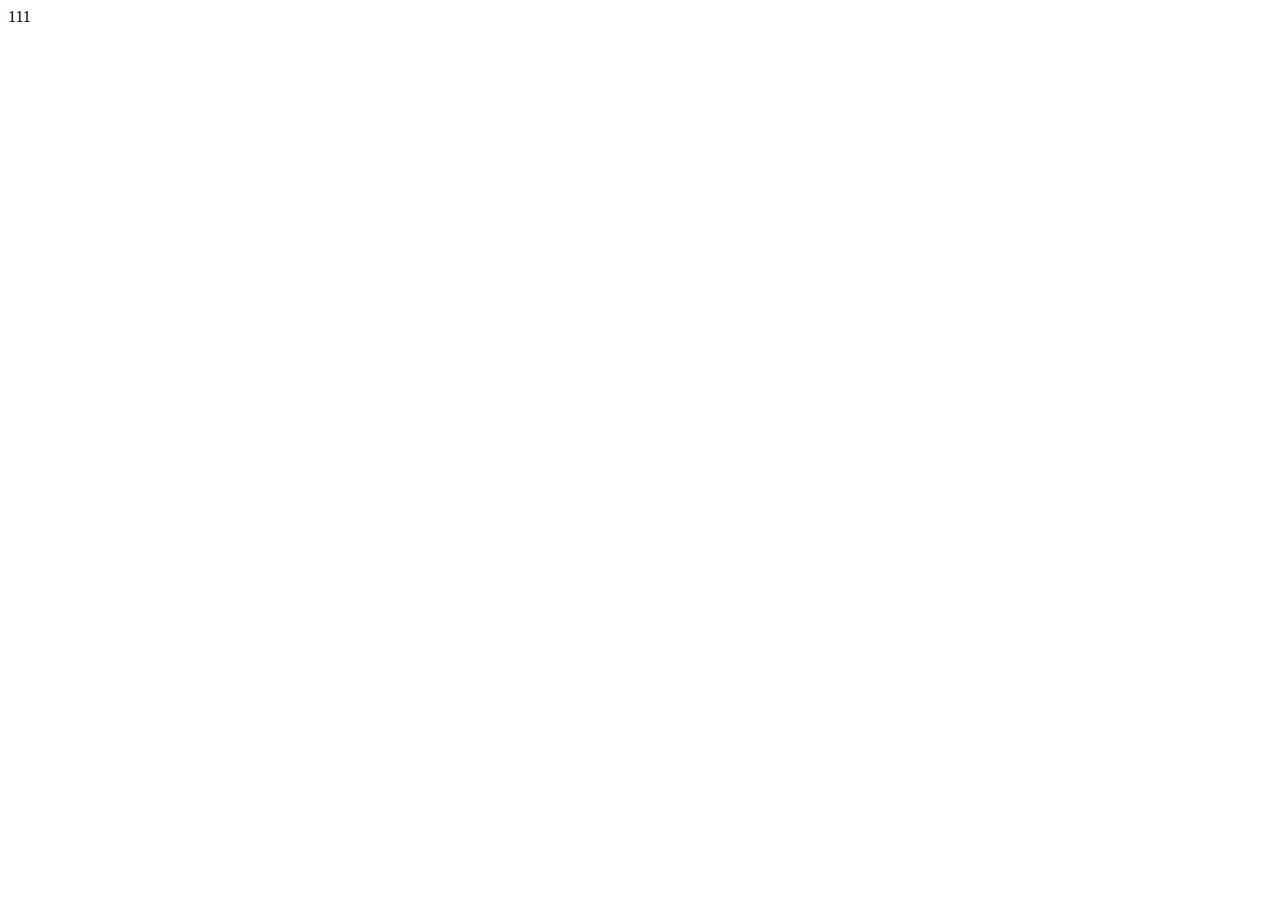
==== index.html @ ca814b7f "大事件01" ====
<!DOCTYPE html>
<html lang="en">
<head>
    <meta charset="UTF-8">
    <meta name="viewport" content="width=device-width, initial-scale=1.0">
    <title>Document</title>
</head>
<body>
    111
</body>
</html>
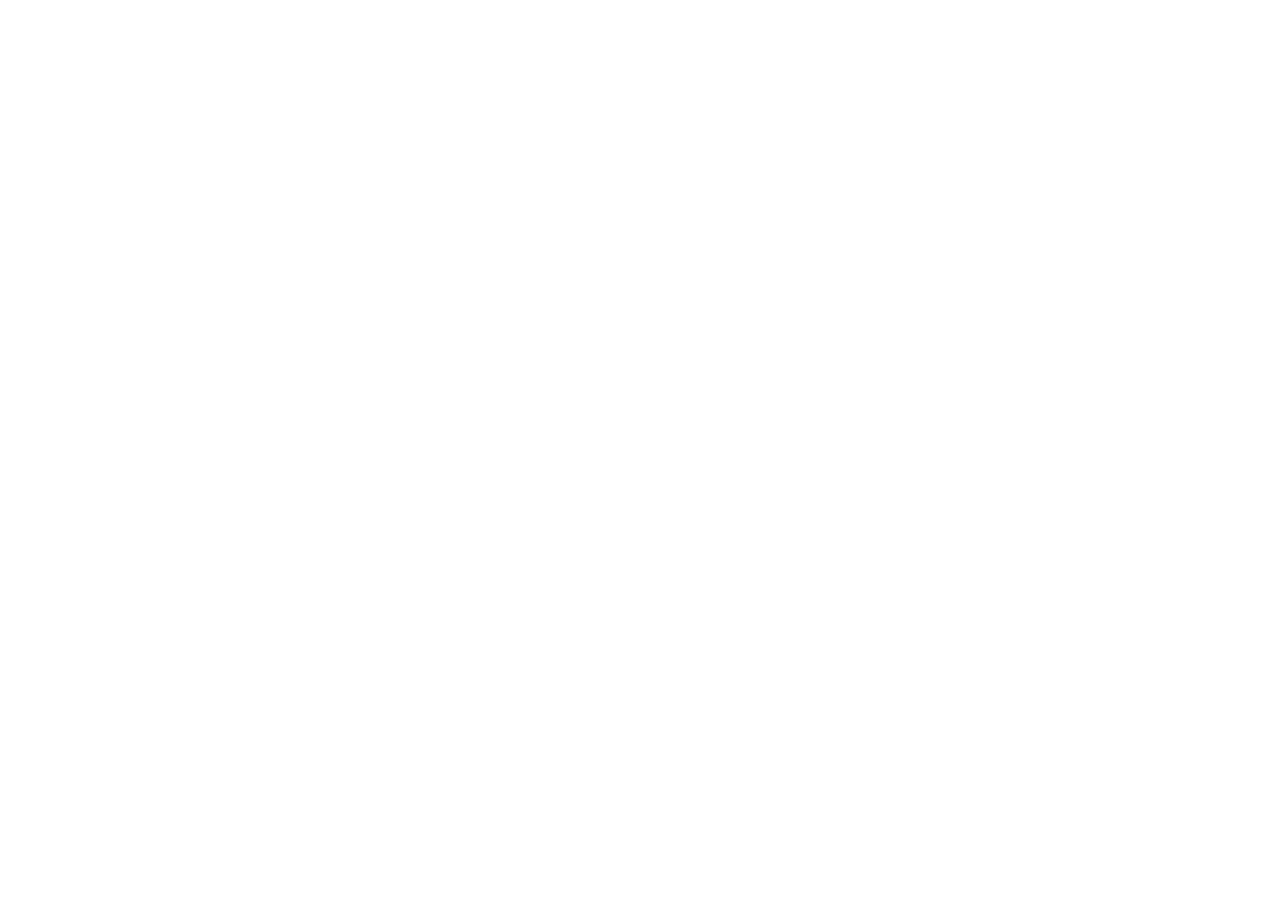
==== commit 6ea6e9fd: "完成了登陆注册页面" ====
--- a/index.html
+++ b/index.html
@@ -3,9 +3,11 @@
 <head>
     <meta charset="UTF-8">
     <meta name="viewport" content="width=device-width, initial-scale=1.0">
-    <title>Document</title>
+    <title>大事件-首页</title>
+
 </head>
 <body>
-    111
+    
+
 </body>
 </html>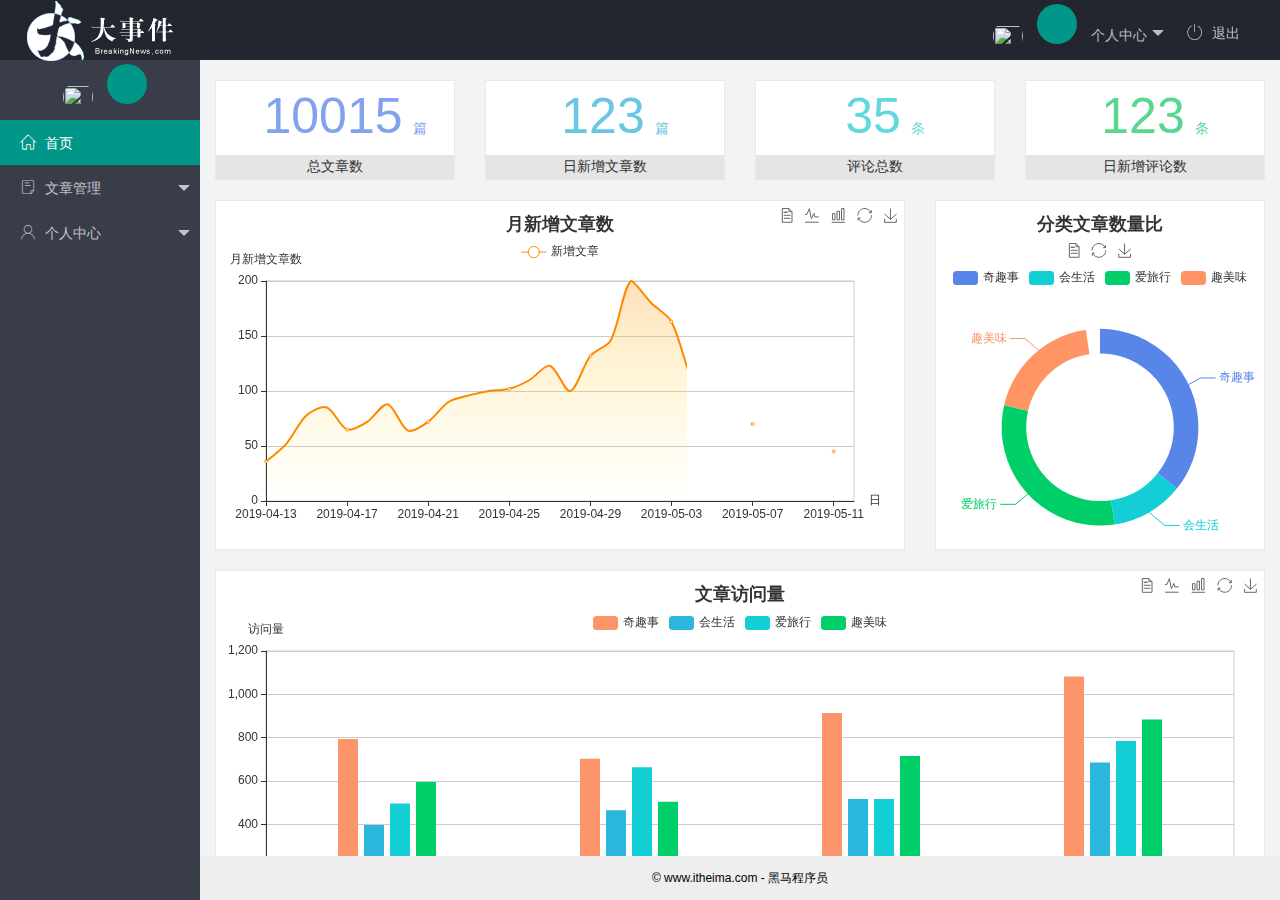
==== commit a9a9d5b9: "完成了index页面" ====
--- a/index.html
+++ b/index.html
@@ -1,13 +1,91 @@
 <!DOCTYPE html>
 <html lang="en">
+
 <head>
     <meta charset="UTF-8">
     <meta name="viewport" content="width=device-width, initial-scale=1.0">
     <title>大事件-首页</title>
+    <link rel="stylesheet" href="./assets/lib/layui/css/layui.css">
+    <link rel="stylesheet" href="./assets/fonts/iconfont.css">
+    <link rel="stylesheet" href="./assets/css/index.css">
+</head>
 
-</head>
-<body>
-    
+<body class="layui-layout-body">
+    <div class="layui-layout layui-layout-admin">
+        <div class="layui-header">
+            <div class="layui-logo">
+                <img src="./assets/images/logo.png" alt="">
+            </div>
+            <!-- 头部区域（可配合layui已有的水平导航） -->
+            <ul class="layui-nav layui-layout-right">
+                <li class="layui-nav-item">
+                    <a href="javascript:;" class='user-info'>
+                        <img src="http://t.cn/RCzsdCq" class="layui-nav-img">
+                        <span class="text-avatar"></span>
+                        个人中心
+                    </a>
+                    <dl class="layui-nav-child">
+                        <dd><a href="">基本资料</a></dd>
+                        <dd><a href="">更换头像</a></dd>
+                        <dd><a href="">重置密码</a></dd>
+                    </dl>
+                </li>
+                <!-- //字体图标审判在a标签里面 -->
+                <li class="layui-nav-item"><a href="javascript:;" id='quit'><span class="iconfont icon-tuichu"></span>退出</a></li>
+            </ul>
+        </div>
 
+        <div class="layui-side layui-bg-black">
+            <div class="layui-side-scroll">
+                <div class='welcome'> 
+                    <img src="http://t.cn/RCzsdCq" class="layui-nav-img">
+                    <span class="text-avatar"></span>
+                    <span id="welcome1"></span>
+                </div>
+                <!-- 左侧导航区域（可配合layui已有的垂直导航） -->
+                <!-- lay-shrink展开子菜单时，是否收缩兄弟节点已展开的子菜单，不写不收缩兄弟菜单子菜单， -->
+                <ul class="layui-nav layui-nav-tree" lay-filter="test" lay-shrink='all'>
+                    
+                    <li class="layui-nav-item layui-this"><a href="./home/dashboard.html" target="fm"><span class="iconfont icon-home"></span>首页</a></li>
+                    
+
+                    <li class="layui-nav-item">
+                        <!-- //字体图标在a标签里面 -->
+                        <a class="" href="javascript:;"><span class="iconfont icon-16"></span>文章管理</a>
+                        <dl class="layui-nav-child">
+                            <dd><a href="javascript:;"><i class="layui-icon layui-icon-app"></i>文章类别</a></dd>
+                            <dd><a href="javascript:;"><i class="layui-icon layui-icon-app"></i>文章列表</a></dd>
+                            <dd><a href="javascript:;"><i class="layui-icon layui-icon-app"></i>发表文章</a></dd>
+
+                        </dl>
+                    </li>
+                    <li class="layui-nav-item">
+                        <a class="" href="javascript:;"><span class="iconfont icon-user"></span>个人中心</a>
+                        <dl class="layui-nav-child">
+                            <dd><a href="javascript:;"><i class="layui-icon layui-icon-app"></i>基本资料</a></dd>
+                            <dd><a href="javascript:;"><i class="layui-icon layui-icon-app"></i>更换头像</a></dd>
+                            <dd><a href="javascript:;"><i class="layui-icon layui-icon-app"></i>重置密码</a></dd>
+
+                        </dl>
+                    </li>
+                </ul>
+            </div>
+        </div>
+
+        <div class="layui-body">
+            <!-- 内容主体区域 -->  
+            <!-- iframe标签可以嵌套一个html，在src里写嵌套的html地址，name属性与对应a的target属性一致-->
+            <iframe name="fm" src="./home/dashboard.html" frameborder="0"></iframe>            
+        </div>
+        <div class="layui-footer">
+            <!-- 底部固定区域 -->
+        © www.itheima.com - 黑马程序员
+        </div>
+    </div>
+    <script src="./assets/lib/layui/layui.all.js"></script>
+    <script src="./assets/lib/jquery.js"></script>
+    <script src="./assets/js/baseAPI.js"></script>
+    <script src="./assets/js/index.js"></script>
 </body>
+
 </html>--- a/assets/lib/layui/css/layui.css
+++ b/assets/lib/layui/css/layui.css
@@ -0,0 +1,2 @@
+/** layui-v2.5.5 MIT License By https://www.layui.com */
+ .layui-inline,img{display:inline-block;vertical-align:middle}h1,h2,h3,h4,h5,h6{font-weight:400}.layui-edge,.layui-header,.layui-inline,.layui-main{position:relative}.layui-body,.layui-edge,.layui-elip{overflow:hidden}.layui-btn,.layui-edge,.layui-inline,img{vertical-align:middle}.layui-btn,.layui-disabled,.layui-icon,.layui-unselect{-moz-user-select:none;-webkit-user-select:none;-ms-user-select:none}.layui-elip,.layui-form-checkbox span,.layui-form-pane .layui-form-label{text-overflow:ellipsis;white-space:nowrap}.layui-breadcrumb,.layui-tree-btnGroup{visibility:hidden}blockquote,body,button,dd,div,dl,dt,form,h1,h2,h3,h4,h5,h6,input,li,ol,p,pre,td,textarea,th,ul{margin:0;padding:0;-webkit-tap-highlight-color:rgba(0,0,0,0)}a:active,a:hover{outline:0}img{border:none}li{list-style:none}table{border-collapse:collapse;border-spacing:0}h4,h5,h6{font-size:100%}button,input,optgroup,option,select,textarea{font-family:inherit;font-size:inherit;font-style:inherit;font-weight:inherit;outline:0}pre{white-space:pre-wrap;white-space:-moz-pre-wrap;white-space:-pre-wrap;white-space:-o-pre-wrap;word-wrap:break-word}body{line-height:24px;font:14px Helvetica Neue,Helvetica,PingFang SC,Tahoma,Arial,sans-serif}hr{height:1px;margin:10px 0;border:0;clear:both}a{color:#333;text-decoration:none}a:hover{color:#777}a cite{font-style:normal;*cursor:pointer}.layui-border-box,.layui-border-box *{box-sizing:border-box}.layui-box,.layui-box *{box-sizing:content-box}.layui-clear{clear:both;*zoom:1}.layui-clear:after{content:'\20';clear:both;*zoom:1;display:block;height:0}.layui-inline{*display:inline;*zoom:1}.layui-edge{display:inline-block;width:0;height:0;border-width:6px;border-style:dashed;border-color:transparent}.layui-edge-top{top:-4px;border-bottom-color:#999;border-bottom-style:solid}.layui-edge-right{border-left-color:#999;border-left-style:solid}.layui-edge-bottom{top:2px;border-top-color:#999;border-top-style:solid}.layui-edge-left{border-right-color:#999;border-right-style:solid}.layui-disabled,.layui-disabled:hover{color:#d2d2d2!important;cursor:not-allowed!important}.layui-circle{border-radius:100%}.layui-show{display:block!important}.layui-hide{display:none!important}@font-face{font-family:layui-icon;src:url(../font/iconfont.eot?v=250);src:url(../font/iconfont.eot?v=250#iefix) format('embedded-opentype'),url(../font/iconfont.woff2?v=250) format('woff2'),url(../font/iconfont.woff?v=250) format('woff'),url(../font/iconfont.ttf?v=250) format('truetype'),url(../font/iconfont.svg?v=250#layui-icon) format('svg')}.layui-icon{font-family:layui-icon!important;font-size:16px;font-style:normal;-webkit-font-smoothing:antialiased;-moz-osx-font-smoothing:grayscale}.layui-icon-reply-fill:before{content:"\e611"}.layui-icon-set-fill:before{content:"\e614"}.layui-icon-menu-fill:before{content:"\e60f"}.layui-icon-search:before{content:"\e615"}.layui-icon-share:before{content:"\e641"}.layui-icon-set-sm:before{content:"\e620"}.layui-icon-engine:before{content:"\e628"}.layui-icon-close:before{content:"\1006"}.layui-icon-close-fill:before{content:"\1007"}.layui-icon-chart-screen:before{content:"\e629"}.layui-icon-star:before{content:"\e600"}.layui-icon-circle-dot:before{content:"\e617"}.layui-icon-chat:before{content:"\e606"}.layui-icon-release:before{content:"\e609"}.layui-icon-list:before{content:"\e60a"}.layui-icon-chart:before{content:"\e62c"}.layui-icon-ok-circle:before{content:"\1005"}.layui-icon-layim-theme:before{content:"\e61b"}.layui-icon-table:before{content:"\e62d"}.layui-icon-right:before{content:"\e602"}.layui-icon-left:before{content:"\e603"}.layui-icon-cart-simple:before{content:"\e698"}.layui-icon-face-cry:before{content:"\e69c"}.layui-icon-face-smile:before{content:"\e6af"}.layui-icon-survey:before{content:"\e6b2"}.layui-icon-tree:before{content:"\e62e"}.layui-icon-upload-circle:before{content:"\e62f"}.layui-icon-add-circle:before{content:"\e61f"}.layui-icon-download-circle:before{content:"\e601"}.layui-icon-templeate-1:before{content:"\e630"}.layui-icon-util:before{content:"\e631"}.layui-icon-face-surprised:before{content:"\e664"}.layui-icon-edit:before{content:"\e642"}.layui-icon-speaker:before{content:"\e645"}.layui-icon-down:before{content:"\e61a"}.layui-icon-file:before{content:"\e621"}.layui-icon-layouts:before{content:"\e632"}.layui-icon-rate-half:before{content:"\e6c9"}.layui-icon-add-circle-fine:before{content:"\e608"}.layui-icon-prev-circle:before{content:"\e633"}.layui-icon-read:before{content:"\e705"}.layui-icon-404:before{content:"\e61c"}.layui-icon-carousel:before{content:"\e634"}.layui-icon-help:before{content:"\e607"}.layui-icon-code-circle:before{content:"\e635"}.layui-icon-water:before{content:"\e636"}.layui-icon-username:before{content:"\e66f"}.layui-icon-find-fill:before{content:"\e670"}.layui-icon-about:before{content:"\e60b"}.layui-icon-location:before{content:"\e715"}.layui-icon-up:before{content:"\e619"}.layui-icon-pause:before{content:"\e651"}.layui-icon-date:before{content:"\e637"}.layui-icon-layim-uploadfile:before{content:"\e61d"}.layui-icon-delete:before{content:"\e640"}.layui-icon-play:before{content:"\e652"}.layui-icon-top:before{content:"\e604"}.layui-icon-friends:before{content:"\e612"}.layui-icon-refresh-3:before{content:"\e9aa"}.layui-icon-ok:before{content:"\e605"}.layui-icon-layer:before{content:"\e638"}.layui-icon-face-smile-fine:before{content:"\e60c"}.layui-icon-dollar:before{content:"\e659"}.layui-icon-group:before{content:"\e613"}.layui-icon-layim-download:before{content:"\e61e"}.layui-icon-picture-fine:before{content:"\e60d"}.layui-icon-link:before{content:"\e64c"}.layui-icon-diamond:before{content:"\e735"}.layui-icon-log:before{content:"\e60e"}.layui-icon-rate-solid:before{content:"\e67a"}.layui-icon-fonts-del:before{content:"\e64f"}.layui-icon-unlink:before{content:"\e64d"}.layui-icon-fonts-clear:before{content:"\e639"}.layui-icon-triangle-r:before{content:"\e623"}.layui-icon-circle:before{content:"\e63f"}.layui-icon-radio:before{content:"\e643"}.layui-icon-align-center:before{content:"\e647"}.layui-icon-align-right:before{content:"\e648"}.layui-icon-align-left:before{content:"\e649"}.layui-icon-loading-1:before{content:"\e63e"}.layui-icon-return:before{content:"\e65c"}.layui-icon-fonts-strong:before{content:"\e62b"}.layui-icon-upload:before{content:"\e67c"}.layui-icon-dialogue:before{content:"\e63a"}.layui-icon-video:before{content:"\e6ed"}.layui-icon-headset:before{content:"\e6fc"}.layui-icon-cellphone-fine:before{content:"\e63b"}.layui-icon-add-1:before{content:"\e654"}.layui-icon-face-smile-b:before{content:"\e650"}.layui-icon-fonts-html:before{content:"\e64b"}.layui-icon-form:before{content:"\e63c"}.layui-icon-cart:before{content:"\e657"}.layui-icon-camera-fill:before{content:"\e65d"}.layui-icon-tabs:before{content:"\e62a"}.layui-icon-fonts-code:before{content:"\e64e"}.layui-icon-fire:before{content:"\e756"}.layui-icon-set:before{content:"\e716"}.layui-icon-fonts-u:before{content:"\e646"}.layui-icon-triangle-d:before{content:"\e625"}.layui-icon-tips:before{content:"\e702"}.layui-icon-picture:before{content:"\e64a"}.layui-icon-more-vertical:before{content:"\e671"}.layui-icon-flag:before{content:"\e66c"}.layui-icon-loading:before{content:"\e63d"}.layui-icon-fonts-i:before{content:"\e644"}.layui-icon-refresh-1:before{content:"\e666"}.layui-icon-rmb:before{content:"\e65e"}.layui-icon-home:before{content:"\e68e"}.layui-icon-user:before{content:"\e770"}.layui-icon-notice:before{content:"\e667"}.layui-icon-login-weibo:before{content:"\e675"}.layui-icon-voice:before{content:"\e688"}.layui-icon-upload-drag:before{content:"\e681"}.layui-icon-login-qq:before{content:"\e676"}.layui-icon-snowflake:before{content:"\e6b1"}.layui-icon-file-b:before{content:"\e655"}.layui-icon-template:before{content:"\e663"}.layui-icon-auz:before{content:"\e672"}.layui-icon-console:before{content:"\e665"}.layui-icon-app:before{content:"\e653"}.layui-icon-prev:before{content:"\e65a"}.layui-icon-website:before{content:"\e7ae"}.layui-icon-next:before{content:"\e65b"}.layui-icon-component:before{content:"\e857"}.layui-icon-more:before{content:"\e65f"}.layui-icon-login-wechat:before{content:"\e677"}.layui-icon-shrink-right:before{content:"\e668"}.layui-icon-spread-left:before{content:"\e66b"}.layui-icon-camera:before{content:"\e660"}.layui-icon-note:before{content:"\e66e"}.layui-icon-refresh:before{content:"\e669"}.layui-icon-female:before{content:"\e661"}.layui-icon-male:before{content:"\e662"}.layui-icon-password:before{content:"\e673"}.layui-icon-senior:before{content:"\e674"}.layui-icon-theme:before{content:"\e66a"}.layui-icon-tread:before{content:"\e6c5"}.layui-icon-praise:before{content:"\e6c6"}.layui-icon-star-fill:before{content:"\e658"}.layui-icon-rate:before{content:"\e67b"}.layui-icon-template-1:before{content:"\e656"}.layui-icon-vercode:before{content:"\e679"}.layui-icon-cellphone:before{content:"\e678"}.layui-icon-screen-full:before{content:"\e622"}.layui-icon-screen-restore:before{content:"\e758"}.layui-icon-cols:before{content:"\e610"}.layui-icon-export:before{content:"\e67d"}.layui-icon-print:before{content:"\e66d"}.layui-icon-slider:before{content:"\e714"}.layui-icon-addition:before{content:"\e624"}.layui-icon-subtraction:before{content:"\e67e"}.layui-icon-service:before{content:"\e626"}.layui-icon-transfer:before{content:"\e691"}.layui-main{width:1140px;margin:0 auto}.layui-header{z-index:1000;height:60px}.layui-header a:hover{transition:all .5s;-webkit-transition:all .5s}.layui-side{position:fixed;left:0;top:0;bottom:0;z-index:999;width:200px;overflow-x:hidden}.layui-side-scroll{position:relative;width:220px;height:100%;overflow-x:hidden}.layui-body{position:absolute;left:200px;right:0;top:0;bottom:0;z-index:998;width:auto;overflow-y:auto;box-sizing:border-box}.layui-layout-body{overflow:hidden}.layui-layout-admin .layui-header{background-color:#23262E}.layui-layout-admin .layui-side{top:60px;width:200px;overflow-x:hidden}.layui-layout-admin .layui-body{position:fixed;top:60px;bottom:44px}.layui-layout-admin .layui-main{width:auto;margin:0 15px}.layui-layout-admin .layui-footer{position:fixed;left:200px;right:0;bottom:0;height:44px;line-height:44px;padding:0 15px;background-color:#eee}.layui-layout-admin .layui-logo{position:absolute;left:0;top:0;width:200px;height:100%;line-height:60px;text-align:center;color:#009688;font-size:16px}.layui-layout-admin .layui-header .layui-nav{background:0 0}.layui-layout-left{position:absolute!important;left:200px;top:0}.layui-layout-right{position:absolute!important;right:0;top:0}.layui-container{position:relative;margin:0 auto;padding:0 15px;box-sizing:border-box}.layui-fluid{position:relative;margin:0 auto;padding:0 15px}.layui-row:after,.layui-row:before{content:'';display:block;clear:both}.layui-col-lg1,.layui-col-lg10,.layui-col-lg11,.layui-col-lg12,.layui-col-lg2,.layui-col-lg3,.layui-col-lg4,.layui-col-lg5,.layui-col-lg6,.layui-col-lg7,.layui-col-lg8,.layui-col-lg9,.layui-col-md1,.layui-col-md10,.layui-col-md11,.layui-col-md12,.layui-col-md2,.layui-col-md3,.layui-col-md4,.layui-col-md5,.layui-col-md6,.layui-col-md7,.layui-col-md8,.layui-col-md9,.layui-col-sm1,.layui-col-sm10,.layui-col-sm11,.layui-col-sm12,.layui-col-sm2,.layui-col-sm3,.layui-col-sm4,.layui-col-sm5,.layui-col-sm6,.layui-col-sm7,.layui-col-sm8,.layui-col-sm9,.layui-col-xs1,.layui-col-xs10,.layui-col-xs11,.layui-col-xs12,.layui-col-xs2,.layui-col-xs3,.layui-col-xs4,.layui-col-xs5,.layui-col-xs6,.layui-col-xs7,.layui-col-xs8,.layui-col-xs9{position:relative;display:block;box-sizing:border-box}.layui-col-xs1,.layui-col-xs10,.layui-col-xs11,.layui-col-xs12,.layui-col-xs2,.layui-col-xs3,.layui-col-xs4,.layui-col-xs5,.layui-col-xs6,.layui-col-xs7,.layui-col-xs8,.layui-col-xs9{float:left}.layui-col-xs1{width:8.33333333%}.layui-col-xs2{width:16.66666667%}.layui-col-xs3{width:25%}.layui-col-xs4{width:33.33333333%}.layui-col-xs5{width:41.66666667%}.layui-col-xs6{width:50%}.layui-col-xs7{width:58.33333333%}.layui-col-xs8{width:66.66666667%}.layui-col-xs9{width:75%}.layui-col-xs10{width:83.33333333%}.layui-col-xs11{width:91.66666667%}.layui-col-xs12{width:100%}.layui-col-xs-offset1{margin-left:8.33333333%}.layui-col-xs-offset2{margin-left:16.66666667%}.layui-col-xs-offset3{margin-left:25%}.layui-col-xs-offset4{margin-left:33.33333333%}.layui-col-xs-offset5{margin-left:41.66666667%}.layui-col-xs-offset6{margin-left:50%}.layui-col-xs-offset7{margin-left:58.33333333%}.layui-col-xs-offset8{margin-left:66.66666667%}.layui-col-xs-offset9{margin-left:75%}.layui-col-xs-offset10{margin-left:83.33333333%}.layui-col-xs-offset11{margin-left:91.66666667%}.layui-col-xs-offset12{margin-left:100%}@media screen and (max-width:768px){.layui-hide-xs{display:none!important}.layui-show-xs-block{display:block!important}.layui-show-xs-inline{display:inline!important}.layui-show-xs-inline-block{display:inline-block!important}}@media screen and (min-width:768px){.layui-container{width:750px}.layui-hide-sm{display:none!important}.layui-show-sm-block{display:block!important}.layui-show-sm-inline{display:inline!important}.layui-show-sm-inline-block{display:inline-block!important}.layui-col-sm1,.layui-col-sm10,.layui-col-sm11,.layui-col-sm12,.layui-col-sm2,.layui-col-sm3,.layui-col-sm4,.layui-col-sm5,.layui-col-sm6,.layui-col-sm7,.layui-col-sm8,.layui-col-sm9{float:left}.layui-col-sm1{width:8.33333333%}.layui-col-sm2{width:16.66666667%}.layui-col-sm3{width:25%}.layui-col-sm4{width:33.33333333%}.layui-col-sm5{width:41.66666667%}.layui-col-sm6{width:50%}.layui-col-sm7{width:58.33333333%}.layui-col-sm8{width:66.66666667%}.layui-col-sm9{width:75%}.layui-col-sm10{width:83.33333333%}.layui-col-sm11{width:91.66666667%}.layui-col-sm12{width:100%}.layui-col-sm-offset1{margin-left:8.33333333%}.layui-col-sm-offset2{margin-left:16.66666667%}.layui-col-sm-offset3{margin-left:25%}.layui-col-sm-offset4{margin-left:33.33333333%}.layui-col-sm-offset5{margin-left:41.66666667%}.layui-col-sm-offset6{margin-left:50%}.layui-col-sm-offset7{margin-left:58.33333333%}.layui-col-sm-offset8{margin-left:66.66666667%}.layui-col-sm-offset9{margin-left:75%}.layui-col-sm-offset10{margin-left:83.33333333%}.layui-col-sm-offset11{margin-left:91.66666667%}.layui-col-sm-offset12{margin-left:100%}}@media screen and (min-width:992px){.layui-container{width:970px}.layui-hide-md{display:none!important}.layui-show-md-block{display:block!important}.layui-show-md-inline{display:inline!important}.layui-show-md-inline-block{display:inline-block!important}.layui-col-md1,.layui-col-md10,.layui-col-md11,.layui-col-md12,.layui-col-md2,.layui-col-md3,.layui-col-md4,.layui-col-md5,.layui-col-md6,.layui-col-md7,.layui-col-md8,.layui-col-md9{float:left}.layui-col-md1{width:8.33333333%}.layui-col-md2{width:16.66666667%}.layui-col-md3{width:25%}.layui-col-md4{width:33.33333333%}.layui-col-md5{width:41.66666667%}.layui-col-md6{width:50%}.layui-col-md7{width:58.33333333%}.layui-col-md8{width:66.66666667%}.layui-col-md9{width:75%}.layui-col-md10{width:83.33333333%}.layui-col-md11{width:91.66666667%}.layui-col-md12{width:100%}.layui-col-md-offset1{margin-left:8.33333333%}.layui-col-md-offset2{margin-left:16.66666667%}.layui-col-md-offset3{margin-left:25%}.layui-col-md-offset4{margin-left:33.33333333%}.layui-col-md-offset5{margin-left:41.66666667%}.layui-col-md-offset6{margin-left:50%}.layui-col-md-offset7{margin-left:58.33333333%}.layui-col-md-offset8{margin-left:66.66666667%}.layui-col-md-offset9{margin-left:75%}.layui-col-md-offset10{margin-left:83.33333333%}.layui-col-md-offset11{margin-left:91.66666667%}.layui-col-md-offset12{margin-left:100%}}@media screen and (min-width:1200px){.layui-container{width:1170px}.layui-hide-lg{display:none!important}.layui-show-lg-block{display:block!important}.layui-show-lg-inline{display:inline!important}.layui-show-lg-inline-block{display:inline-block!important}.layui-col-lg1,.layui-col-lg10,.layui-col-lg11,.layui-col-lg12,.layui-col-lg2,.layui-col-lg3,.layui-col-lg4,.layui-col-lg5,.layui-col-lg6,.layui-col-lg7,.layui-col-lg8,.layui-col-lg9{float:left}.layui-col-lg1{width:8.33333333%}.layui-col-lg2{width:16.66666667%}.layui-col-lg3{width:25%}.layui-col-lg4{width:33.33333333%}.layui-col-lg5{width:41.66666667%}.layui-col-lg6{width:50%}.layui-col-lg7{width:58.33333333%}.layui-col-lg8{width:66.66666667%}.layui-col-lg9{width:75%}.layui-col-lg10{width:83.33333333%}.layui-col-lg11{width:91.66666667%}.layui-col-lg12{width:100%}.layui-col-lg-offset1{margin-left:8.33333333%}.layui-col-lg-offset2{margin-left:16.66666667%}.layui-col-lg-offset3{margin-left:25%}.layui-col-lg-offset4{margin-left:33.33333333%}.layui-col-lg-offset5{margin-left:41.66666667%}.layui-col-lg-offset6{margin-left:50%}.layui-col-lg-offset7{margin-left:58.33333333%}.layui-col-lg-offset8{margin-left:66.66666667%}.layui-col-lg-offset9{margin-left:75%}.layui-col-lg-offset10{margin-left:83.33333333%}.layui-col-lg-offset11{margin-left:91.66666667%}.layui-col-lg-offset12{margin-left:100%}}.layui-col-space1{margin:-.5px}.layui-col-space1>*{padding:.5px}.layui-col-space3{margin:-1.5px}.layui-col-space3>*{padding:1.5px}.layui-col-space5{margin:-2.5px}.layui-col-space5>*{padding:2.5px}.layui-col-space8{margin:-3.5px}.layui-col-space8>*{padding:3.5px}.layui-col-space10{margin:-5px}.layui-col-space10>*{padding:5px}.layui-col-space12{margin:-6px}.layui-col-space12>*{padding:6px}.layui-col-space15{margin:-7.5px}.layui-col-space15>*{padding:7.5px}.layui-col-space18{margin:-9px}.layui-col-space18>*{padding:9px}.layui-col-space20{margin:-10px}.layui-col-space20>*{padding:10px}.layui-col-space22{margin:-11px}.layui-col-space22>*{padding:11px}.layui-col-space25{margin:-12.5px}.layui-col-space25>*{padding:12.5px}.layui-col-space30{margin:-15px}.layui-col-space30>*{padding:15px}.layui-btn,.layui-input,.layui-select,.layui-textarea,.layui-upload-button{outline:0;-webkit-appearance:none;transition:all .3s;-webkit-transition:all .3s;box-sizing:border-box}.layui-elem-quote{margin-bottom:10px;padding:15px;line-height:22px;border-left:5px solid #009688;border-radius:0 2px 2px 0;background-color:#f2f2f2}.layui-quote-nm{border-style:solid;border-width:1px 1px 1px 5px;background:0 0}.layui-elem-field{margin-bottom:10px;padding:0;border-width:1px;border-style:solid}.layui-elem-field legend{margin-left:20px;padding:0 10px;font-size:20px;font-weight:300}.layui-field-title{margin:10px 0 20px;border-width:1px 0 0}.layui-field-box{padding:10px 15px}.layui-field-title .layui-field-box{padding:10px 0}.layui-progress{position:relative;height:6px;border-radius:20px;background-color:#e2e2e2}.layui-progress-bar{position:absolute;left:0;top:0;width:0;max-width:100%;height:6px;border-radius:20px;text-align:right;background-color:#5FB878;transition:all .3s;-webkit-transition:all .3s}.layui-progress-big,.layui-progress-big .layui-progress-bar{height:18px;line-height:18px}.layui-progress-text{position:relative;top:-20px;line-height:18px;font-size:12px;color:#666}.layui-progress-big .layui-progress-text{position:static;padding:0 10px;color:#fff}.layui-collapse{border-width:1px;border-style:solid;border-radius:2px}.layui-colla-content,.layui-colla-item{border-top-width:1px;border-top-style:solid}.layui-colla-item:first-child{border-top:none}.layui-colla-title{position:relative;height:42px;line-height:42px;padding:0 15px 0 35px;color:#333;background-color:#f2f2f2;cursor:pointer;font-size:14px;overflow:hidden}.layui-colla-content{display:none;padding:10px 15px;line-height:22px;color:#666}.layui-colla-icon{position:absolute;left:15px;top:0;font-size:14px}.layui-card{margin-bottom:15px;border-radius:2px;background-color:#fff;box-shadow:0 1px 2px 0 rgba(0,0,0,.05)}.layui-card:last-child{margin-bottom:0}.layui-card-header{position:relative;height:42px;line-height:42px;padding:0 15px;border-bottom:1px solid #f6f6f6;color:#333;border-radius:2px 2px 0 0;font-size:14px}.layui-bg-black,.layui-bg-blue,.layui-bg-cyan,.layui-bg-green,.layui-bg-orange,.layui-bg-red{color:#fff!important}.layui-card-body{position:relative;padding:10px 15px;line-height:24px}.layui-card-body[pad15]{padding:15px}.layui-card-body[pad20]{padding:20px}.layui-card-body .layui-table{margin:5px 0}.layui-card .layui-tab{margin:0}.layui-panel-window{position:relative;padding:15px;border-radius:0;border-top:5px solid #E6E6E6;background-color:#fff}.layui-auxiliar-moving{position:fixed;left:0;right:0;top:0;bottom:0;width:100%;height:100%;background:0 0;z-index:9999999999}.layui-form-label,.layui-form-mid,.layui-form-select,.layui-input-block,.layui-input-inline,.layui-textarea{position:relative}.layui-bg-red{background-color:#FF5722!important}.layui-bg-orange{background-color:#FFB800!important}.layui-bg-green{background-color:#009688!important}.layui-bg-cyan{background-color:#2F4056!important}.layui-bg-blue{background-color:#1E9FFF!important}.layui-bg-black{background-color:#393D49!important}.layui-bg-gray{background-color:#eee!important;color:#666!important}.layui-badge-rim,.layui-colla-content,.layui-colla-item,.layui-collapse,.layui-elem-field,.layui-form-pane .layui-form-item[pane],.layui-form-pane .layui-form-label,.layui-input,.layui-layedit,.layui-layedit-tool,.layui-quote-nm,.layui-select,.layui-tab-bar,.layui-tab-card,.layui-tab-title,.layui-tab-title .layui-this:after,.layui-textarea{border-color:#e6e6e6}.layui-timeline-item:before,hr{background-color:#e6e6e6}.layui-text{line-height:22px;font-size:14px;color:#666}.layui-text h1,.layui-text h2,.layui-text h3{font-weight:500;color:#333}.layui-text h1{font-size:30px}.layui-text h2{font-size:24px}.layui-text h3{font-size:18px}.layui-text a:not(.layui-btn){color:#01AAED}.layui-text a:not(.layui-btn):hover{text-decoration:underline}.layui-text ul{padding:5px 0 5px 15px}.layui-text ul li{margin-top:5px;list-style-type:disc}.layui-text em,.layui-word-aux{color:#999!important;padding:0 5px!important}.layui-btn{display:inline-block;height:38px;line-height:38px;padding:0 18px;background-color:#009688;color:#fff;white-space:nowrap;text-align:center;font-size:14px;border:none;border-radius:2px;cursor:pointer}.layui-btn:hover{opacity:.8;filter:alpha(opacity=80);color:#fff}.layui-btn:active{opacity:1;filter:alpha(opacity=100)}.layui-btn+.layui-btn{margin-left:10px}.layui-btn-container{font-size:0}.layui-btn-container .layui-btn{margin-right:10px;margin-bottom:10px}.layui-btn-container .layui-btn+.layui-btn{margin-left:0}.layui-table .layui-btn-container .layui-btn{margin-bottom:9px}.layui-btn-radius{border-radius:100px}.layui-btn .layui-icon{margin-right:3px;font-size:18px;vertical-align:bottom;vertical-align:middle\9}.layui-btn-primary{border:1px solid #C9C9C9;background-color:#fff;color:#555}.layui-btn-primary:hover{border-color:#009688;color:#333}.layui-btn-normal{background-color:#1E9FFF}.layui-btn-warm{background-color:#FFB800}.layui-btn-danger{background-color:#FF5722}.layui-btn-checked{background-color:#5FB878}.layui-btn-disabled,.layui-btn-disabled:active,.layui-btn-disabled:hover{border:1px solid #e6e6e6;background-color:#FBFBFB;color:#C9C9C9;cursor:not-allowed;opacity:1}.layui-btn-lg{height:44px;line-height:44px;padding:0 25px;font-size:16px}.layui-btn-sm{height:30px;line-height:30px;padding:0 10px;font-size:12px}.layui-btn-sm i{font-size:16px!important}.layui-btn-xs{height:22px;line-height:22px;padding:0 5px;font-size:12px}.layui-btn-xs i{font-size:14px!important}.layui-btn-group{display:inline-block;vertical-align:middle;font-size:0}.layui-btn-group .layui-btn{margin-left:0!important;margin-right:0!important;border-left:1px solid rgba(255,255,255,.5);border-radius:0}.layui-btn-group .layui-btn-primary{border-left:none}.layui-btn-group .layui-btn-primary:hover{border-color:#C9C9C9;color:#009688}.layui-btn-group .layui-btn:first-child{border-left:none;border-radius:2px 0 0 2px}.layui-btn-group .layui-btn-primary:first-child{border-left:1px solid #c9c9c9}.layui-btn-group .layui-btn:last-child{border-radius:0 2px 2px 0}.layui-btn-group .layui-btn+.layui-btn{margin-left:0}.layui-btn-group+.layui-btn-group{margin-left:10px}.layui-btn-fluid{width:100%}.layui-input,.layui-select,.layui-textarea{height:38px;line-height:1.3;line-height:38px\9;border-width:1px;border-style:solid;background-color:#fff;border-radius:2px}.layui-input::-webkit-input-placeholder,.layui-select::-webkit-input-placeholder,.layui-textarea::-webkit-input-placeholder{line-height:1.3}.layui-input,.layui-textarea{display:block;width:100%;padding-left:10px}.layui-input:hover,.layui-textarea:hover{border-color:#D2D2D2!important}.layui-input:focus,.layui-textarea:focus{border-color:#C9C9C9!important}.layui-textarea{min-height:100px;height:auto;line-height:20px;padding:6px 10px;resize:vertical}.layui-select{padding:0 10px}.layui-form input[type=checkbox],.layui-form input[type=radio],.layui-form select{display:none}.layui-form [lay-ignore]{display:initial}.layui-form-item{margin-bottom:15px;clear:both;*zoom:1}.layui-form-item:after{content:'\20';clear:both;*zoom:1;display:block;height:0}.layui-form-label{float:left;display:block;padding:9px 15px;width:80px;font-weight:400;line-height:20px;text-align:right}.layui-form-label-col{display:block;float:none;padding:9px 0;line-height:20px;text-align:left}.layui-form-item .layui-inline{margin-bottom:5px;margin-right:10px}.layui-input-block{margin-left:110px;min-height:36px}.layui-input-inline{display:inline-block;vertical-align:middle}.layui-form-item .layui-input-inline{float:left;width:190px;margin-right:10px}.layui-form-text .layui-input-inline{width:auto}.layui-form-mid{float:left;display:block;padding:9px 0!important;line-height:20px;margin-right:10px}.layui-form-danger+.layui-form-select .layui-input,.layui-form-danger:focus{border-color:#FF5722!important}.layui-form-select .layui-input{padding-right:30px;cursor:pointer}.layui-form-select .layui-edge{position:absolute;right:10px;top:50%;margin-top:-3px;cursor:pointer;border-width:6px;border-top-color:#c2c2c2;border-top-style:solid;transition:all .3s;-webkit-transition:all .3s}.layui-form-select dl{display:none;position:absolute;left:0;top:42px;padding:5px 0;z-index:899;min-width:100%;border:1px solid #d2d2d2;max-height:300px;overflow-y:auto;background-color:#fff;border-radius:2px;box-shadow:0 2px 4px rgba(0,0,0,.12);box-sizing:border-box}.layui-form-select dl dd,.layui-form-select dl dt{padding:0 10px;line-height:36px;white-space:nowrap;overflow:hidden;text-overflow:ellipsis}.layui-form-select dl dt{font-size:12px;color:#999}.layui-form-select dl dd{cursor:pointer}.layui-form-select dl dd:hover{background-color:#f2f2f2;-webkit-transition:.5s all;transition:.5s all}.layui-form-select .layui-select-group dd{padding-left:20px}.layui-form-select dl dd.layui-select-tips{padding-left:10px!important;color:#999}.layui-form-select dl dd.layui-this{background-color:#5FB878;color:#fff}.layui-form-checkbox,.layui-form-select dl dd.layui-disabled{background-color:#fff}.layui-form-selected dl{display:block}.layui-form-checkbox,.layui-form-checkbox *,.layui-form-switch{display:inline-block;vertical-align:middle}.layui-form-selected .layui-edge{margin-top:-9px;-webkit-transform:rotate(180deg);transform:rotate(180deg);margin-top:-3px\9}:root .layui-form-selected .layui-edge{margin-top:-9px\0/IE9}.layui-form-selectup dl{top:auto;bottom:42px}.layui-select-none{margin:5px 0;text-align:center;color:#999}.layui-select-disabled .layui-disabled{border-color:#eee!important}.layui-select-disabled .layui-edge{border-top-color:#d2d2d2}.layui-form-checkbox{position:relative;height:30px;line-height:30px;margin-right:10px;padding-right:30px;cursor:pointer;font-size:0;-webkit-transition:.1s linear;transition:.1s linear;box-sizing:border-box}.layui-form-checkbox span{padding:0 10px;height:100%;font-size:14px;border-radius:2px 0 0 2px;background-color:#d2d2d2;color:#fff;overflow:hidden}.layui-form-checkbox:hover span{background-color:#c2c2c2}.layui-form-checkbox i{position:absolute;right:0;top:0;width:30px;height:28px;border:1px solid #d2d2d2;border-left:none;border-radius:0 2px 2px 0;color:#fff;font-size:20px;text-align:center}.layui-form-checkbox:hover i{border-color:#c2c2c2;color:#c2c2c2}.layui-form-checked,.layui-form-checked:hover{border-color:#5FB878}.layui-form-checked span,.layui-form-checked:hover span{background-color:#5FB878}.layui-form-checked i,.layui-form-checked:hover i{color:#5FB878}.layui-form-item .layui-form-checkbox{margin-top:4px}.layui-form-checkbox[lay-skin=primary]{height:auto!important;line-height:normal!important;min-width:18px;min-height:18px;border:none!important;margin-right:0;padding-left:28px;padding-right:0;background:0 0}.layui-form-checkbox[lay-skin=primary] span{padding-left:0;padding-right:15px;line-height:18px;background:0 0;color:#666}.layui-form-checkbox[lay-skin=primary] i{right:auto;left:0;width:16px;height:16px;line-height:16px;border:1px solid #d2d2d2;font-size:12px;border-radius:2px;background-color:#fff;-webkit-transition:.1s linear;transition:.1s linear}.layui-form-checkbox[lay-skin=primary]:hover i{border-color:#5FB878;color:#fff}.layui-form-checked[lay-skin=primary] i{border-color:#5FB878!important;background-color:#5FB878;color:#fff}.layui-checkbox-disbaled[lay-skin=primary] span{background:0 0!important;color:#c2c2c2}.layui-checkbox-disbaled[lay-skin=primary]:hover i{border-color:#d2d2d2}.layui-form-item .layui-form-checkbox[lay-skin=primary]{margin-top:10px}.layui-form-switch{position:relative;height:22px;line-height:22px;min-width:35px;padding:0 5px;margin-top:8px;border:1px solid #d2d2d2;border-radius:20px;cursor:pointer;background-color:#fff;-webkit-transition:.1s linear;transition:.1s linear}.layui-form-switch i{position:absolute;left:5px;top:3px;width:16px;height:16px;border-radius:20px;background-color:#d2d2d2;-webkit-transition:.1s linear;transition:.1s linear}.layui-form-switch em{position:relative;top:0;width:25px;margin-left:21px;padding:0!important;text-align:center!important;color:#999!important;font-style:normal!important;font-size:12px}.layui-form-onswitch{border-color:#5FB878;background-color:#5FB878}.layui-checkbox-disbaled,.layui-checkbox-disbaled i{border-color:#e2e2e2!important}.layui-form-onswitch i{left:100%;margin-left:-21px;background-color:#fff}.layui-form-onswitch em{margin-left:5px;margin-right:21px;color:#fff!important}.layui-checkbox-disbaled span{background-color:#e2e2e2!important}.layui-checkbox-disbaled:hover i{color:#fff!important}[lay-radio]{display:none}.layui-form-radio,.layui-form-radio *{display:inline-block;vertical-align:middle}.layui-form-radio{line-height:28px;margin:6px 10px 0 0;padding-right:10px;cursor:pointer;font-size:0}.layui-form-radio *{font-size:14px}.layui-form-radio>i{margin-right:8px;font-size:22px;color:#c2c2c2}.layui-form-radio>i:hover,.layui-form-radioed>i{color:#5FB878}.layui-radio-disbaled>i{color:#e2e2e2!important}.layui-form-pane .layui-form-label{width:110px;padding:8px 15px;height:38px;line-height:20px;border-width:1px;border-style:solid;border-radius:2px 0 0 2px;text-align:center;background-color:#FBFBFB;overflow:hidden;box-sizing:border-box}.layui-form-pane .layui-input-inline{margin-left:-1px}.layui-form-pane .layui-input-block{margin-left:110px;left:-1px}.layui-form-pane .layui-input{border-radius:0 2px 2px 0}.layui-form-pane .layui-form-text .layui-form-label{float:none;width:100%;border-radius:2px;box-sizing:border-box;text-align:left}.layui-form-pane .layui-form-text .layui-input-inline{display:block;margin:0;top:-1px;clear:both}.layui-form-pane .layui-form-text .layui-input-block{margin:0;left:0;top:-1px}.layui-form-pane .layui-form-text .layui-textarea{min-height:100px;border-radius:0 0 2px 2px}.layui-form-pane .layui-form-checkbox{margin:4px 0 4px 10px}.layui-form-pane .layui-form-radio,.layui-form-pane .layui-form-switch{margin-top:6px;margin-left:10px}.layui-form-pane .layui-form-item[pane]{position:relative;border-width:1px;border-style:solid}.layui-form-pane .layui-form-item[pane] .layui-form-label{position:absolute;left:0;top:0;height:100%;border-width:0 1px 0 0}.layui-form-pane .layui-form-item[pane] .layui-input-inline{margin-left:110px}@media screen and (max-width:450px){.layui-form-item .layui-form-label{text-overflow:ellipsis;overflow:hidden;white-space:nowrap}.layui-form-item .layui-inline{display:block;margin-right:0;margin-bottom:20px;clear:both}.layui-form-item .layui-inline:after{content:'\20';clear:both;display:block;height:0}.layui-form-item .layui-input-inline{display:block;float:none;left:-3px;width:auto;margin:0 0 10px 112px}.layui-form-item .layui-input-inline+.layui-form-mid{margin-left:110px;top:-5px;padding:0}.layui-form-item .layui-form-checkbox{margin-right:5px;margin-bottom:5px}}.layui-layedit{border-width:1px;border-style:solid;border-radius:2px}.layui-layedit-tool{padding:3px 5px;border-bottom-width:1px;border-bottom-style:solid;font-size:0}.layedit-tool-fixed{position:fixed;top:0;border-top:1px solid #e2e2e2}.layui-layedit-tool .layedit-tool-mid,.layui-layedit-tool .layui-icon{display:inline-block;vertical-align:middle;text-align:center;font-size:14px}.layui-layedit-tool .layui-icon{position:relative;width:32px;height:30px;line-height:30px;margin:3px 5px;color:#777;cursor:pointer;border-radius:2px}.layui-layedit-tool .layui-icon:hover{color:#393D49}.layui-layedit-tool .layui-icon:active{color:#000}.layui-layedit-tool .layedit-tool-active{background-color:#e2e2e2;color:#000}.layui-layedit-tool .layui-disabled,.layui-layedit-tool .layui-disabled:hover{color:#d2d2d2;cursor:not-allowed}.layui-layedit-tool .layedit-tool-mid{width:1px;height:18px;margin:0 10px;background-color:#d2d2d2}.layedit-tool-html{width:50px!important;font-size:30px!important}.layedit-tool-b,.layedit-tool-code,.layedit-tool-help{font-size:16px!important}.layedit-tool-d,.layedit-tool-face,.layedit-tool-image,.layedit-tool-unlink{font-size:18px!important}.layedit-tool-image input{position:absolute;font-size:0;left:0;top:0;width:100%;height:100%;opacity:.01;filter:Alpha(opacity=1);cursor:pointer}.layui-layedit-iframe iframe{display:block;width:100%}#LAY_layedit_code{overflow:hidden}.layui-laypage{display:inline-block;*display:inline;*zoom:1;vertical-align:middle;margin:10px 0;font-size:0}.layui-laypage>a:first-child,.layui-laypage>a:first-child em{border-radius:2px 0 0 2px}.layui-laypage>a:last-child,.layui-laypage>a:last-child em{border-radius:0 2px 2px 0}.layui-laypage>:first-child{margin-left:0!important}.layui-laypage>:last-child{margin-right:0!important}.layui-laypage a,.layui-laypage button,.layui-laypage input,.layui-laypage select,.layui-laypage span{border:1px solid #e2e2e2}.layui-laypage a,.layui-laypage span{display:inline-block;*display:inline;*zoom:1;vertical-align:middle;padding:0 15px;height:28px;line-height:28px;margin:0 -1px 5px 0;background-color:#fff;color:#333;font-size:12px}.layui-flow-more a *,.layui-laypage input,.layui-table-view select[lay-ignore]{display:inline-block}.layui-laypage a:hover{color:#009688}.layui-laypage em{font-style:normal}.layui-laypage .layui-laypage-spr{color:#999;font-weight:700}.layui-laypage a{text-decoration:none}.layui-laypage .layui-laypage-curr{position:relative}.layui-laypage .layui-laypage-curr em{position:relative;color:#fff}.layui-laypage .layui-laypage-curr .layui-laypage-em{position:absolute;left:-1px;top:-1px;padding:1px;width:100%;height:100%;background-color:#009688}.layui-laypage-em{border-radius:2px}.layui-laypage-next em,.layui-laypage-prev em{font-family:Sim sun;font-size:16px}.layui-laypage .layui-laypage-count,.layui-laypage .layui-laypage-limits,.layui-laypage .layui-laypage-refresh,.layui-laypage .layui-laypage-skip{margin-left:10px;margin-right:10px;padding:0;border:none}.layui-laypage .layui-laypage-limits,.layui-laypage .layui-laypage-refresh{vertical-align:top}.layui-laypage .layui-laypage-refresh i{font-size:18px;cursor:pointer}.layui-laypage select{height:22px;padding:3px;border-radius:2px;cursor:pointer}.layui-laypage .layui-laypage-skip{height:30px;line-height:30px;color:#999}.layui-laypage button,.layui-laypage input{height:30px;line-height:30px;border-radius:2px;vertical-align:top;background-color:#fff;box-sizing:border-box}.layui-laypage input{width:40px;margin:0 10px;padding:0 3px;text-align:center}.layui-laypage input:focus,.layui-laypage select:focus{border-color:#009688!important}.layui-laypage button{margin-left:10px;padding:0 10px;cursor:pointer}.layui-table,.layui-table-view{margin:10px 0}.layui-flow-more{margin:10px 0;text-align:center;color:#999;font-size:14px}.layui-flow-more a{height:32px;line-height:32px}.layui-flow-more a *{vertical-align:top}.layui-flow-more a cite{padding:0 20px;border-radius:3px;background-color:#eee;color:#333;font-style:normal}.layui-flow-more a cite:hover{opacity:.8}.layui-flow-more a i{font-size:30px;color:#737383}.layui-table{width:100%;background-color:#fff;color:#666}.layui-table tr{transition:all .3s;-webkit-transition:all .3s}.layui-table th{text-align:left;font-weight:400}.layui-table tbody tr:hover,.layui-table thead tr,.layui-table-click,.layui-table-header,.layui-table-hover,.layui-table-mend,.layui-table-patch,.layui-table-tool,.layui-table-total,.layui-table-total tr,.layui-table[lay-even] tr:nth-child(even){background-color:#f2f2f2}.layui-table td,.layui-table th,.layui-table-col-set,.layui-table-fixed-r,.layui-table-grid-down,.layui-table-header,.layui-table-page,.layui-table-tips-main,.layui-table-tool,.layui-table-total,.layui-table-view,.layui-table[lay-skin=line],.layui-table[lay-skin=row]{border-width:1px;border-style:solid;border-color:#e6e6e6}.layui-table td,.layui-table th{position:relative;padding:9px 15px;min-height:20px;line-height:20px;font-size:14px}.layui-table[lay-skin=line] td,.layui-table[lay-skin=line] th{border-width:0 0 1px}.layui-table[lay-skin=row] td,.layui-table[lay-skin=row] th{border-width:0 1px 0 0}.layui-table[lay-skin=nob] td,.layui-table[lay-skin=nob] th{border:none}.layui-table img{max-width:100px}.layui-table[lay-size=lg] td,.layui-table[lay-size=lg] th{padding:15px 30px}.layui-table-view .layui-table[lay-size=lg] .layui-table-cell{height:40px;line-height:40px}.layui-table[lay-size=sm] td,.layui-table[lay-size=sm] th{font-size:12px;padding:5px 10px}.layui-table-view .layui-table[lay-size=sm] .layui-table-cell{height:20px;line-height:20px}.layui-table[lay-data]{display:none}.layui-table-box{position:relative;overflow:hidden}.layui-table-view .layui-table{position:relative;width:auto;margin:0}.layui-table-view .layui-table[lay-skin=line]{border-width:0 1px 0 0}.layui-table-view .layui-table[lay-skin=row]{border-width:0 0 1px}.layui-table-view .layui-table td,.layui-table-view .layui-table th{padding:5px 0;border-top:none;border-left:none}.layui-table-view .layui-table th.layui-unselect .layui-table-cell span{cursor:pointer}.layui-table-view .layui-table td{cursor:default}.layui-table-view .layui-table td[data-edit=text]{cursor:text}.layui-table-view .layui-form-checkbox[lay-skin=primary] i{width:18px;height:18px}.layui-table-view .layui-form-radio{line-height:0;padding:0}.layui-table-view .layui-form-radio>i{margin:0;font-size:20px}.layui-table-init{position:absolute;left:0;top:0;width:100%;height:100%;text-align:center;z-index:110}.layui-table-init .layui-icon{position:absolute;left:50%;top:50%;margin:-15px 0 0 -15px;font-size:30px;color:#c2c2c2}.layui-table-header{border-width:0 0 1px;overflow:hidden}.layui-table-header .layui-table{margin-bottom:-1px}.layui-table-tool .layui-inline[lay-event]{position:relative;width:26px;height:26px;padding:5px;line-height:16px;margin-right:10px;text-align:center;color:#333;border:1px solid #ccc;cursor:pointer;-webkit-transition:.5s all;transition:.5s all}.layui-table-tool .layui-inline[lay-event]:hover{border:1px solid #999}.layui-table-tool-temp{padding-right:120px}.layui-table-tool-self{position:absolute;right:17px;top:10px}.layui-table-tool .layui-table-tool-self .layui-inline[lay-event]{margin:0 0 0 10px}.layui-table-tool-panel{position:absolute;top:29px;left:-1px;padding:5px 0;min-width:150px;min-height:40px;border:1px solid #d2d2d2;text-align:left;overflow-y:auto;background-color:#fff;box-shadow:0 2px 4px rgba(0,0,0,.12)}.layui-table-cell,.layui-table-tool-panel li{overflow:hidden;text-overflow:ellipsis;white-space:nowrap}.layui-table-tool-panel li{padding:0 10px;line-height:30px;-webkit-transition:.5s all;transition:.5s all}.layui-table-tool-panel li .layui-form-checkbox[lay-skin=primary]{width:100%;padding-left:28px}.layui-table-tool-panel li:hover{background-color:#f2f2f2}.layui-table-tool-panel li .layui-form-checkbox[lay-skin=primary] i{position:absolute;left:0;top:0}.layui-table-tool-panel li .layui-form-checkbox[lay-skin=primary] span{padding:0}.layui-table-tool .layui-table-tool-self .layui-table-tool-panel{left:auto;right:-1px}.layui-table-col-set{position:absolute;right:0;top:0;width:20px;height:100%;border-width:0 0 0 1px;background-color:#fff}.layui-table-sort{width:10px;height:20px;margin-left:5px;cursor:pointer!important}.layui-table-sort .layui-edge{position:absolute;left:5px;border-width:5px}.layui-table-sort .layui-table-sort-asc{top:3px;border-top:none;border-bottom-style:solid;border-bottom-color:#b2b2b2}.layui-table-sort .layui-table-sort-asc:hover{border-bottom-color:#666}.layui-table-sort .layui-table-sort-desc{bottom:5px;border-bottom:none;border-top-style:solid;border-top-color:#b2b2b2}.layui-table-sort .layui-table-sort-desc:hover{border-top-color:#666}.layui-table-sort[lay-sort=asc] .layui-table-sort-asc{border-bottom-color:#000}.layui-table-sort[lay-sort=desc] .layui-table-sort-desc{border-top-color:#000}.layui-table-cell{height:28px;line-height:28px;padding:0 15px;position:relative;box-sizing:border-box}.layui-table-cell .layui-form-checkbox[lay-skin=primary]{top:-1px;padding:0}.layui-table-cell .layui-table-link{color:#01AAED}.laytable-cell-checkbox,.laytable-cell-numbers,.laytable-cell-radio,.laytable-cell-space{padding:0;text-align:center}.layui-table-body{position:relative;overflow:auto;margin-right:-1px;margin-bottom:-1px}.layui-table-body .layui-none{line-height:26px;padding:15px;text-align:center;color:#999}.layui-table-fixed{position:absolute;left:0;top:0;z-index:101}.layui-table-fixed .layui-table-body{overflow:hidden}.layui-table-fixed-l{box-shadow:0 -1px 8px rgba(0,0,0,.08)}.layui-table-fixed-r{left:auto;right:-1px;border-width:0 0 0 1px;box-shadow:-1px 0 8px rgba(0,0,0,.08)}.layui-table-fixed-r .layui-table-header{position:relative;overflow:visible}.layui-table-mend{position:absolute;right:-49px;top:0;height:100%;width:50px}.layui-table-tool{position:relative;z-index:890;width:100%;min-height:50px;line-height:30px;padding:10px 15px;border-width:0 0 1px}.layui-table-tool .layui-btn-container{margin-bottom:-10px}.layui-table-page,.layui-table-total{border-width:1px 0 0;margin-bottom:-1px;overflow:hidden}.layui-table-page{position:relative;width:100%;padding:7px 7px 0;height:41px;font-size:12px;white-space:nowrap}.layui-table-page>div{height:26px}.layui-table-page .layui-laypage{margin:0}.layui-table-page .layui-laypage a,.layui-table-page .layui-laypage span{height:26px;line-height:26px;margin-bottom:10px;border:none;background:0 0}.layui-table-page .layui-laypage a,.layui-table-page .layui-laypage span.layui-laypage-curr{padding:0 12px}.layui-table-page .layui-laypage span{margin-left:0;padding:0}.layui-table-page .layui-laypage .layui-laypage-prev{margin-left:-7px!important}.layui-table-page .layui-laypage .layui-laypage-curr .layui-laypage-em{left:0;top:0;padding:0}.layui-table-page .layui-laypage button,.layui-table-page .layui-laypage input{height:26px;line-height:26px}.layui-table-page .layui-laypage input{width:40px}.layui-table-page .layui-laypage button{padding:0 10px}.layui-table-page select{height:18px}.layui-table-patch .layui-table-cell{padding:0;width:30px}.layui-table-edit{position:absolute;left:0;top:0;width:100%;height:100%;padding:0 14px 1px;border-radius:0;box-shadow:1px 1px 20px rgba(0,0,0,.15)}.layui-table-edit:focus{border-color:#5FB878!important}select.layui-table-edit{padding:0 0 0 10px;border-color:#C9C9C9}.layui-table-view .layui-form-checkbox,.layui-table-view .layui-form-radio,.layui-table-view .layui-form-switch{top:0;margin:0;box-sizing:content-box}.layui-table-view .layui-form-checkbox{top:-1px;height:26px;line-height:26px}.layui-table-view .layui-form-checkbox i{height:26px}.layui-table-grid .layui-table-cell{overflow:visible}.layui-table-grid-down{position:absolute;top:0;right:0;width:26px;height:100%;padding:5px 0;border-width:0 0 0 1px;text-align:center;background-color:#fff;color:#999;cursor:pointer}.layui-table-grid-down .layui-icon{position:absolute;top:50%;left:50%;margin:-8px 0 0 -8px}.layui-table-grid-down:hover{background-color:#fbfbfb}body .layui-table-tips .layui-layer-content{background:0 0;padding:0;box-shadow:0 1px 6px rgba(0,0,0,.12)}.layui-table-tips-main{margin:-44px 0 0 -1px;max-height:150px;padding:8px 15px;font-size:14px;overflow-y:scroll;background-color:#fff;color:#666}.layui-table-tips-c{position:absolute;right:-3px;top:-13px;width:20px;height:20px;padding:3px;cursor:pointer;background-color:#666;border-radius:50%;color:#fff}.layui-table-tips-c:hover{background-color:#777}.layui-table-tips-c:before{position:relative;right:-2px}.layui-upload-file{display:none!important;opacity:.01;filter:Alpha(opacity=1)}.layui-upload-drag,.layui-upload-form,.layui-upload-wrap{display:inline-block}.layui-upload-list{margin:10px 0}.layui-upload-choose{padding:0 10px;color:#999}.layui-upload-drag{position:relative;padding:30px;border:1px dashed #e2e2e2;background-color:#fff;text-align:center;cursor:pointer;color:#999}.layui-upload-drag .layui-icon{font-size:50px;color:#009688}.layui-upload-drag[lay-over]{border-color:#009688}.layui-upload-iframe{position:absolute;width:0;height:0;border:0;visibility:hidden}.layui-upload-wrap{position:relative;vertical-align:middle}.layui-upload-wrap .layui-upload-file{display:block!important;position:absolute;left:0;top:0;z-index:10;font-size:100px;width:100%;height:100%;opacity:.01;filter:Alpha(opacity=1);cursor:pointer}.layui-transfer-active,.layui-transfer-box{display:inline-block;vertical-align:middle}.layui-transfer-box,.layui-transfer-header,.layui-transfer-search{border-width:0;border-style:solid;border-color:#e6e6e6}.layui-transfer-box{position:relative;border-width:1px;width:200px;height:360px;border-radius:2px;background-color:#fff}.layui-transfer-box .layui-form-checkbox{width:100%;margin:0!important}.layui-transfer-header{height:38px;line-height:38px;padding:0 10px;border-bottom-width:1px}.layui-transfer-search{position:relative;padding:10px;border-bottom-width:1px}.layui-transfer-search .layui-input{height:32px;padding-left:30px;font-size:12px}.layui-transfer-search .layui-icon-search{position:absolute;left:20px;top:50%;margin-top:-8px;color:#666}.layui-transfer-active{margin:0 15px}.layui-transfer-active .layui-btn{display:block;margin:0;padding:0 15px;background-color:#5FB878;border-color:#5FB878;color:#fff}.layui-transfer-active .layui-btn-disabled{background-color:#FBFBFB;border-color:#e6e6e6;color:#C9C9C9}.layui-transfer-active .layui-btn:first-child{margin-bottom:15px}.layui-transfer-active .layui-btn .layui-icon{margin:0;font-size:14px!important}.layui-transfer-data{padding:5px 0;overflow:auto}.layui-transfer-data li{height:32px;line-height:32px;padding:0 10px}.layui-transfer-data li:hover{background-color:#f2f2f2;transition:.5s all}.layui-transfer-data .layui-none{padding:15px 10px;text-align:center;color:#999}.layui-nav{position:relative;padding:0 20px;background-color:#393D49;color:#fff;border-radius:2px;font-size:0;box-sizing:border-box}.layui-nav *{font-size:14px}.layui-nav .layui-nav-item{position:relative;display:inline-block;*display:inline;*zoom:1;vertical-align:middle;line-height:60px}.layui-nav .layui-nav-item a{display:block;padding:0 20px;color:#fff;color:rgba(255,255,255,.7);transition:all .3s;-webkit-transition:all .3s}.layui-nav .layui-this:after,.layui-nav-bar,.layui-nav-tree .layui-nav-itemed:after{position:absolute;left:0;top:0;width:0;height:5px;background-color:#5FB878;transition:all .2s;-webkit-transition:all .2s}.layui-nav-bar{z-index:1000}.layui-nav .layui-nav-item a:hover,.layui-nav .layui-this a{color:#fff}.layui-nav .layui-this:after{content:'';top:auto;bottom:0;width:100%}.layui-nav-img{width:30px;height:30px;margin-right:10px;border-radius:50%}.layui-nav .layui-nav-more{content:'';width:0;height:0;border-style:solid dashed dashed;border-color:#fff transparent transparent;overflow:hidden;cursor:pointer;transition:all .2s;-webkit-transition:all .2s;position:absolute;top:50%;right:3px;margin-top:-3px;border-width:6px;border-top-color:rgba(255,255,255,.7)}.layui-nav .layui-nav-mored,.layui-nav-itemed>a .layui-nav-more{margin-top:-9px;border-style:dashed dashed solid;border-color:transparent transparent #fff}.layui-nav-child{display:none;position:absolute;left:0;top:65px;min-width:100%;line-height:36px;padding:5px 0;box-shadow:0 2px 4px rgba(0,0,0,.12);border:1px solid #d2d2d2;background-color:#fff;z-index:100;border-radius:2px;white-space:nowrap}.layui-nav .layui-nav-child a{color:#333}.layui-nav .layui-nav-child a:hover{background-color:#f2f2f2;color:#000}.layui-nav-child dd{position:relative}.layui-nav .layui-nav-child dd.layui-this a,.layui-nav-child dd.layui-this{background-color:#5FB878;color:#fff}.layui-nav-child dd.layui-this:after{display:none}.layui-nav-tree{width:200px;padding:0}.layui-nav-tree .layui-nav-item{display:block;width:100%;line-height:45px}.layui-nav-tree .layui-nav-item a{position:relative;height:45px;line-height:45px;text-overflow:ellipsis;overflow:hidden;white-space:nowrap}.layui-nav-tree .layui-nav-item a:hover{background-color:#4E5465}.layui-nav-tree .layui-nav-bar{width:5px;height:0;background-color:#009688}.layui-nav-tree .layui-nav-child dd.layui-this,.layui-nav-tree .layui-nav-child dd.layui-this a,.layui-nav-tree .layui-this,.layui-nav-tree .layui-this>a,.layui-nav-tree .layui-this>a:hover{background-color:#009688;color:#fff}.layui-nav-tree .layui-this:after{display:none}.layui-nav-itemed>a,.layui-nav-tree .layui-nav-title a,.layui-nav-tree .layui-nav-title a:hover{color:#fff!important}.layui-nav-tree .layui-nav-child{position:relative;z-index:0;top:0;border:none;box-shadow:none}.layui-nav-tree .layui-nav-child a{height:40px;line-height:40px;color:#fff;color:rgba(255,255,255,.7)}.layui-nav-tree .layui-nav-child,.layui-nav-tree .layui-nav-child a:hover{background:0 0;color:#fff}.layui-nav-tree .layui-nav-more{right:10px}.layui-nav-itemed>.layui-nav-child{display:block;padding:0;background-color:rgba(0,0,0,.3)!important}.layui-nav-itemed>.layui-nav-child>.layui-this>.layui-nav-child{display:block}.layui-nav-side{position:fixed;top:0;bottom:0;left:0;overflow-x:hidden;z-index:999}.layui-bg-blue .layui-nav-bar,.layui-bg-blue .layui-nav-itemed:after,.layui-bg-blue .layui-this:after{background-color:#93D1FF}.layui-bg-blue .layui-nav-child dd.layui-this{background-color:#1E9FFF}.layui-bg-blue .layui-nav-itemed>a,.layui-nav-tree.layui-bg-blue .layui-nav-title a,.layui-nav-tree.layui-bg-blue .layui-nav-title a:hover{background-color:#007DDB!important}.layui-breadcrumb{font-size:0}.layui-breadcrumb>*{font-size:14px}.layui-breadcrumb a{color:#999!important}.layui-breadcrumb a:hover{color:#5FB878!important}.layui-breadcrumb a cite{color:#666;font-style:normal}.layui-breadcrumb span[lay-separator]{margin:0 10px;color:#999}.layui-tab{margin:10px 0;text-align:left!important}.layui-tab[overflow]>.layui-tab-title{overflow:hidden}.layui-tab-title{position:relative;left:0;height:40px;white-space:nowrap;font-size:0;border-bottom-width:1px;border-bottom-style:solid;transition:all .2s;-webkit-transition:all .2s}.layui-tab-title li{display:inline-block;*display:inline;*zoom:1;vertical-align:middle;font-size:14px;transition:all .2s;-webkit-transition:all .2s;position:relative;line-height:40px;min-width:65px;padding:0 15px;text-align:center;cursor:pointer}.layui-tab-title li a{display:block}.layui-tab-title .layui-this{color:#000}.layui-tab-title .layui-this:after{position:absolute;left:0;top:0;content:'';width:100%;height:41px;border-width:1px;border-style:solid;border-bottom-color:#fff;border-radius:2px 2px 0 0;box-sizing:border-box;pointer-events:none}.layui-tab-bar{position:absolute;right:0;top:0;z-index:10;width:30px;height:39px;line-height:39px;border-width:1px;border-style:solid;border-radius:2px;text-align:center;background-color:#fff;cursor:pointer}.layui-tab-bar .layui-icon{position:relative;display:inline-block;top:3px;transition:all .3s;-webkit-transition:all .3s}.layui-tab-item{display:none}.layui-tab-more{padding-right:30px;height:auto!important;white-space:normal!important}.layui-tab-more li.layui-this:after{border-bottom-color:#e2e2e2;border-radius:2px}.layui-tab-more .layui-tab-bar .layui-icon{top:-2px;top:3px\9;-webkit-transform:rotate(180deg);transform:rotate(180deg)}:root .layui-tab-more .layui-tab-bar .layui-icon{top:-2px\0/IE9}.layui-tab-content{padding:10px}.layui-tab-title li .layui-tab-close{position:relative;display:inline-block;width:18px;height:18px;line-height:20px;margin-left:8px;top:1px;text-align:center;font-size:14px;color:#c2c2c2;transition:all .2s;-webkit-transition:all .2s}.layui-tab-title li .layui-tab-close:hover{border-radius:2px;background-color:#FF5722;color:#fff}.layui-tab-brief>.layui-tab-title .layui-this{color:#009688}.layui-tab-brief>.layui-tab-more li.layui-this:after,.layui-tab-brief>.layui-tab-title .layui-this:after{border:none;border-radius:0;border-bottom:2px solid #5FB878}.layui-tab-brief[overflow]>.layui-tab-title .layui-this:after{top:-1px}.layui-tab-card{border-width:1px;border-style:solid;border-radius:2px;box-shadow:0 2px 5px 0 rgba(0,0,0,.1)}.layui-tab-card>.layui-tab-title{background-color:#f2f2f2}.layui-tab-card>.layui-tab-title li{margin-right:-1px;margin-left:-1px}.layui-tab-card>.layui-tab-title .layui-this{background-color:#fff}.layui-tab-card>.layui-tab-title .layui-this:after{border-top:none;border-width:1px;border-bottom-color:#fff}.layui-tab-card>.layui-tab-title .layui-tab-bar{height:40px;line-height:40px;border-radius:0;border-top:none;border-right:none}.layui-tab-card>.layui-tab-more .layui-this{background:0 0;color:#5FB878}.layui-tab-card>.layui-tab-more .layui-this:after{border:none}.layui-timeline{padding-left:5px}.layui-timeline-item{position:relative;padding-bottom:20px}.layui-timeline-axis{position:absolute;left:-5px;top:0;z-index:10;width:20px;height:20px;line-height:20px;background-color:#fff;color:#5FB878;border-radius:50%;text-align:center;cursor:pointer}.layui-timeline-axis:hover{color:#FF5722}.layui-timeline-item:before{content:'';position:absolute;left:5px;top:0;z-index:0;width:1px;height:100%}.layui-timeline-item:last-child:before{display:none}.layui-timeline-item:first-child:before{display:block}.layui-timeline-content{padding-left:25px}.layui-timeline-title{position:relative;margin-bottom:10px}.layui-badge,.layui-badge-dot,.layui-badge-rim{position:relative;display:inline-block;padding:0 6px;font-size:12px;text-align:center;background-color:#FF5722;color:#fff;border-radius:2px}.layui-badge{height:18px;line-height:18px}.layui-badge-dot{width:8px;height:8px;padding:0;border-radius:50%}.layui-badge-rim{height:18px;line-height:18px;border-width:1px;border-style:solid;background-color:#fff;color:#666}.layui-btn .layui-badge,.layui-btn .layui-badge-dot{margin-left:5px}.layui-nav .layui-badge,.layui-nav .layui-badge-dot{position:absolute;top:50%;margin:-8px 6px 0}.layui-tab-title .layui-badge,.layui-tab-title .layui-badge-dot{left:5px;top:-2px}.layui-carousel{position:relative;left:0;top:0;background-color:#f8f8f8}.layui-carousel>[carousel-item]{position:relative;width:100%;height:100%;overflow:hidden}.layui-carousel>[carousel-item]:before{position:absolute;content:'\e63d';left:50%;top:50%;width:100px;line-height:20px;margin:-10px 0 0 -50px;text-align:center;color:#c2c2c2;font-family:layui-icon!important;font-size:30px;font-style:normal;-webkit-font-smoothing:antialiased;-moz-osx-font-smoothing:grayscale}.layui-carousel>[carousel-item]>*{display:none;position:absolute;left:0;top:0;width:100%;height:100%;background-color:#f8f8f8;transition-duration:.3s;-webkit-transition-duration:.3s}.layui-carousel-updown>*{-webkit-transition:.3s ease-in-out up;transition:.3s ease-in-out up}.layui-carousel-arrow{display:none\9;opacity:0;position:absolute;left:10px;top:50%;margin-top:-18px;width:36px;height:36px;line-height:36px;text-align:center;font-size:20px;border:0;border-radius:50%;background-color:rgba(0,0,0,.2);color:#fff;-webkit-transition-duration:.3s;transition-duration:.3s;cursor:pointer}.layui-carousel-arrow[lay-type=add]{left:auto!important;right:10px}.layui-carousel:hover .layui-carousel-arrow[lay-type=add],.layui-carousel[lay-arrow=always] .layui-carousel-arrow[lay-type=add]{right:20px}.layui-carousel[lay-arrow=always] .layui-carousel-arrow{opacity:1;left:20px}.layui-carousel[lay-arrow=none] .layui-carousel-arrow{display:none}.layui-carousel-arrow:hover,.layui-carousel-ind ul:hover{background-color:rgba(0,0,0,.35)}.layui-carousel:hover .layui-carousel-arrow{display:block\9;opacity:1;left:20px}.layui-carousel-ind{position:relative;top:-35px;width:100%;line-height:0!important;text-align:center;font-size:0}.layui-carousel[lay-indicator=outside]{margin-bottom:30px}.layui-carousel[lay-indicator=outside] .layui-carousel-ind{top:10px}.layui-carousel[lay-indicator=outside] .layui-carousel-ind ul{background-color:rgba(0,0,0,.5)}.layui-carousel[lay-indicator=none] .layui-carousel-ind{display:none}.layui-carousel-ind ul{display:inline-block;padding:5px;background-color:rgba(0,0,0,.2);border-radius:10px;-webkit-transition-duration:.3s;transition-duration:.3s}.layui-carousel-ind li{display:inline-block;width:10px;height:10px;margin:0 3px;font-size:14px;background-color:#e2e2e2;background-color:rgba(255,255,255,.5);border-radius:50%;cursor:pointer;-webkit-transition-duration:.3s;transition-duration:.3s}.layui-carousel-ind li:hover{background-color:rgba(255,255,255,.7)}.layui-carousel-ind li.layui-this{background-color:#fff}.layui-carousel>[carousel-item]>.layui-carousel-next,.layui-carousel>[carousel-item]>.layui-carousel-prev,.layui-carousel>[carousel-item]>.layui-this{display:block}.layui-carousel>[carousel-item]>.layui-this{left:0}.layui-carousel>[carousel-item]>.layui-carousel-prev{left:-100%}.layui-carousel>[carousel-item]>.layui-carousel-next{left:100%}.layui-carousel>[carousel-item]>.layui-carousel-next.layui-carousel-left,.layui-carousel>[carousel-item]>.layui-carousel-prev.layui-carousel-right{left:0}.layui-carousel>[carousel-item]>.layui-this.layui-carousel-left{left:-100%}.layui-carousel>[carousel-item]>.layui-this.layui-carousel-right{left:100%}.layui-carousel[lay-anim=updown] .layui-carousel-arrow{left:50%!important;top:20px;margin:0 0 0 -18px}.layui-carousel[lay-anim=updown]>[carousel-item]>*,.layui-carousel[lay-anim=fade]>[carousel-item]>*{left:0!important}.layui-carousel[lay-anim=updown] .layui-carousel-arrow[lay-type=add]{top:auto!important;bottom:20px}.layui-carousel[lay-anim=updown] .layui-carousel-ind{position:absolute;top:50%;right:20px;width:auto;height:auto}.layui-carousel[lay-anim=updown] .layui-carousel-ind ul{padding:3px 5px}.layui-carousel[lay-anim=updown] .layui-carousel-ind li{display:block;margin:6px 0}.layui-carousel[lay-anim=updown]>[carousel-item]>.layui-this{top:0}.layui-carousel[lay-anim=updown]>[carousel-item]>.layui-carousel-prev{top:-100%}.layui-carousel[lay-anim=updown]>[carousel-item]>.layui-carousel-next{top:100%}.layui-carousel[lay-anim=updown]>[carousel-item]>.layui-carousel-next.layui-carousel-left,.layui-carousel[lay-anim=updown]>[carousel-item]>.layui-carousel-prev.layui-carousel-right{top:0}.layui-carousel[lay-anim=updown]>[carousel-item]>.layui-this.layui-carousel-left{top:-100%}.layui-carousel[lay-anim=updown]>[carousel-item]>.layui-this.layui-carousel-right{top:100%}.layui-carousel[lay-anim=fade]>[carousel-item]>.layui-carousel-next,.layui-carousel[lay-anim=fade]>[carousel-item]>.layui-carousel-prev{opacity:0}.layui-carousel[lay-anim=fade]>[carousel-item]>.layui-carousel-next.layui-carousel-left,.layui-carousel[lay-anim=fade]>[carousel-item]>.layui-carousel-prev.layui-carousel-right{opacity:1}.layui-carousel[lay-anim=fade]>[carousel-item]>.layui-this.layui-carousel-left,.layui-carousel[lay-anim=fade]>[carousel-item]>.layui-this.layui-carousel-right{opacity:0}.layui-fixbar{position:fixed;right:15px;bottom:15px;z-index:999999}.layui-fixbar li{width:50px;height:50px;line-height:50px;margin-bottom:1px;text-align:center;cursor:pointer;font-size:30px;background-color:#9F9F9F;color:#fff;border-radius:2px;opacity:.95}.layui-fixbar li:hover{opacity:.85}.layui-fixbar li:active{opacity:1}.layui-fixbar .layui-fixbar-top{display:none;font-size:40px}body .layui-util-face{border:none;background:0 0}body .layui-util-face .layui-layer-content{padding:0;background-color:#fff;color:#666;box-shadow:none}.layui-util-face .layui-layer-TipsG{display:none}.layui-util-face ul{position:relative;width:372px;padding:10px;border:1px solid #D9D9D9;background-color:#fff;box-shadow:0 0 20px rgba(0,0,0,.2)}.layui-util-face ul li{cursor:pointer;float:left;border:1px solid #e8e8e8;height:22px;width:26px;overflow:hidden;margin:-1px 0 0 -1px;padding:4px 2px;text-align:center}.layui-util-face ul li:hover{position:relative;z-index:2;border:1px solid #eb7350;background:#fff9ec}.layui-code{position:relative;margin:10px 0;padding:15px;line-height:20px;border:1px solid #ddd;border-left-width:6px;background-color:#F2F2F2;color:#333;font-family:Courier New;font-size:12px}.layui-rate,.layui-rate *{display:inline-block;vertical-align:middle}.layui-rate{padding:10px 5px 10px 0;font-size:0}.layui-rate li i.layui-icon{font-size:20px;color:#FFB800;margin-right:5px;transition:all .3s;-webkit-transition:all .3s}.layui-rate li i:hover{cursor:pointer;transform:scale(1.12);-webkit-transform:scale(1.12)}.layui-rate[readonly] li i:hover{cursor:default;transform:scale(1)}.layui-colorpicker{width:26px;height:26px;border:1px solid #e6e6e6;padding:5px;border-radius:2px;line-height:24px;display:inline-block;cursor:pointer;transition:all .3s;-webkit-transition:all .3s}.layui-colorpicker:hover{border-color:#d2d2d2}.layui-colorpicker.layui-colorpicker-lg{width:34px;height:34px;line-height:32px}.layui-colorpicker.layui-colorpicker-sm{width:24px;height:24px;line-height:22px}.layui-colorpicker.layui-colorpicker-xs{width:22px;height:22px;line-height:20px}.layui-colorpicker-trigger-bgcolor{display:block;background:url([data-uri]);border-radius:2px}.layui-colorpicker-trigger-span{display:block;height:100%;box-sizing:border-box;border:1px solid rgba(0,0,0,.15);border-radius:2px;text-align:center}.layui-colorpicker-trigger-i{display:inline-block;color:#FFF;font-size:12px}.layui-colorpicker-trigger-i.layui-icon-close{color:#999}.layui-colorpicker-main{position:absolute;z-index:66666666;width:280px;padding:7px;background:#FFF;border:1px solid #d2d2d2;border-radius:2px;box-shadow:0 2px 4px rgba(0,0,0,.12)}.layui-colorpicker-main-wrapper{height:180px;position:relative}.layui-colorpicker-basis{width:260px;height:100%;position:relative}.layui-colorpicker-basis-white{width:100%;height:100%;position:absolute;top:0;left:0;background:linear-gradient(90deg,#FFF,hsla(0,0%,100%,0))}.layui-colorpicker-basis-black{width:100%;height:100%;position:absolute;top:0;left:0;background:linear-gradient(0deg,#000,transparent)}.layui-colorpicker-basis-cursor{width:10px;height:10px;border:1px solid #FFF;border-radius:50%;position:absolute;top:-3px;right:-3px;cursor:pointer}.layui-colorpicker-side{position:absolute;top:0;right:0;width:12px;height:100%;background:linear-gradient(red,#FF0,#0F0,#0FF,#00F,#F0F,red)}.layui-colorpicker-side-slider{width:100%;height:5px;box-shadow:0 0 1px #888;box-sizing:border-box;background:#FFF;border-radius:1px;border:1px solid #f0f0f0;cursor:pointer;position:absolute;left:0}.layui-colorpicker-main-alpha{display:none;height:12px;margin-top:7px;background:url([data-uri])}.layui-colorpicker-alpha-bgcolor{height:100%;position:relative}.layui-colorpicker-alpha-slider{width:5px;height:100%;box-shadow:0 0 1px #888;box-sizing:border-box;background:#FFF;border-radius:1px;border:1px solid #f0f0f0;cursor:pointer;position:absolute;top:0}.layui-colorpicker-main-pre{padding-top:7px;font-size:0}.layui-colorpicker-pre{width:20px;height:20px;border-radius:2px;display:inline-block;margin-left:6px;margin-bottom:7px;cursor:pointer}.layui-colorpicker-pre:nth-child(11n+1){margin-left:0}.layui-colorpicker-pre-isalpha{background:url([data-uri])}.layui-colorpicker-pre.layui-this{box-shadow:0 0 3px 2px rgba(0,0,0,.15)}.layui-colorpicker-pre>div{height:100%;border-radius:2px}.layui-colorpicker-main-input{text-align:right;padding-top:7px}.layui-colorpicker-main-input .layui-btn-container .layui-btn{margin:0 0 0 10px}.layui-colorpicker-main-input div.layui-inline{float:left;margin-right:10px;font-size:14px}.layui-colorpicker-main-input input.layui-input{width:150px;height:30px;color:#666}.layui-slider{height:4px;background:#e2e2e2;border-radius:3px;position:relative;cursor:pointer}.layui-slider-bar{border-radius:3px;position:absolute;height:100%}.layui-slider-step{position:absolute;top:0;width:4px;height:4px;border-radius:50%;background:#FFF;-webkit-transform:translateX(-50%);transform:translateX(-50%)}.layui-slider-wrap{width:36px;height:36px;position:absolute;top:-16px;-webkit-transform:translateX(-50%);transform:translateX(-50%);z-index:10;text-align:center}.layui-slider-wrap-btn{width:12px;height:12px;border-radius:50%;background:#FFF;display:inline-block;vertical-align:middle;cursor:pointer;transition:.3s}.layui-slider-wrap:after{content:"";height:100%;display:inline-block;vertical-align:middle}.layui-slider-wrap-btn.layui-slider-hover,.layui-slider-wrap-btn:hover{transform:scale(1.2)}.layui-slider-wrap-btn.layui-disabled:hover{transform:scale(1)!important}.layui-slider-tips{position:absolute;top:-42px;z-index:66666666;white-space:nowrap;display:none;-webkit-transform:translateX(-50%);transform:translateX(-50%);color:#FFF;background:#000;border-radius:3px;height:25px;line-height:25px;padding:0 10px}.layui-slider-tips:after{content:'';position:absolute;bottom:-12px;left:50%;margin-left:-6px;width:0;height:0;border-width:6px;border-style:solid;border-color:#000 transparent transparent}.layui-slider-input{width:70px;height:32px;border:1px solid #e6e6e6;border-radius:3px;font-size:16px;line-height:32px;position:absolute;right:0;top:-15px}.layui-slider-input-btn{display:none;position:absolute;top:0;right:0;width:20px;height:100%;border-left:1px solid #d2d2d2}.layui-slider-input-btn i{cursor:pointer;position:absolute;right:0;bottom:0;width:20px;height:50%;font-size:12px;line-height:16px;text-align:center;color:#999}.layui-slider-input-btn i:first-child{top:0;border-bottom:1px solid #d2d2d2}.layui-slider-input-txt{height:100%;font-size:14px}.layui-slider-input-txt input{height:100%;border:none}.layui-slider-input-btn i:hover{color:#009688}.layui-slider-vertical{width:4px;margin-left:34px}.layui-slider-vertical .layui-slider-bar{width:4px}.layui-slider-vertical .layui-slider-step{top:auto;left:0;-webkit-transform:translateY(50%);transform:translateY(50%)}.layui-slider-vertical .layui-slider-wrap{top:auto;left:-16px;-webkit-transform:translateY(50%);transform:translateY(50%)}.layui-slider-vertical .layui-slider-tips{top:auto;left:2px}@media \0screen{.layui-slider-wrap-btn{margin-left:-20px}.layui-slider-vertical .layui-slider-wrap-btn{margin-left:0;margin-bottom:-20px}.layui-slider-vertical .layui-slider-tips{margin-left:-8px}.layui-slider>span{margin-left:8px}}.layui-tree{line-height:22px}.layui-tree .layui-form-checkbox{margin:0!important}.layui-tree-set{width:100%;position:relative}.layui-tree-pack{display:none;padding-left:20px;position:relative}.layui-tree-iconClick,.layui-tree-main{display:inline-block;vertical-align:middle}.layui-tree-line .layui-tree-pack{padding-left:27px}.layui-tree-line .layui-tree-set .layui-tree-set:after{content:'';position:absolute;top:14px;left:-9px;width:17px;height:0;border-top:1px dotted #c0c4cc}.layui-tree-entry{position:relative;padding:3px 0;height:20px;white-space:nowrap}.layui-tree-entry:hover{background-color:#eee}.layui-tree-line .layui-tree-entry:hover{background-color:rgba(0,0,0,0)}.layui-tree-line .layui-tree-entry:hover .layui-tree-txt{color:#999;text-decoration:underline;transition:.3s}.layui-tree-main{cursor:pointer;padding-right:10px}.layui-tree-line .layui-tree-set:before{content:'';position:absolute;top:0;left:-9px;width:0;height:100%;border-left:1px dotted #c0c4cc}.layui-tree-line .layui-tree-set.layui-tree-setLineShort:before{height:13px}.layui-tree-line .layui-tree-set.layui-tree-setHide:before{height:0}.layui-tree-iconClick{position:relative;height:20px;line-height:20px;margin:0 10px;color:#c0c4cc}.layui-tree-icon{height:12px;line-height:12px;width:12px;text-align:center;border:1px solid #c0c4cc}.layui-tree-iconClick .layui-icon{font-size:18px}.layui-tree-icon .layui-icon{font-size:12px;color:#666}.layui-tree-iconArrow{padding:0 5px}.layui-tree-iconArrow:after{content:'';position:absolute;left:4px;top:3px;z-index:100;width:0;height:0;border-width:5px;border-style:solid;border-color:transparent transparent transparent #c0c4cc;transition:.5s}.layui-tree-btnGroup,.layui-tree-editInput{position:relative;vertical-align:middle;display:inline-block}.layui-tree-spread>.layui-tree-entry>.layui-tree-iconClick>.layui-tree-iconArrow:after{transform:rotate(90deg) translate(3px,4px)}.layui-tree-txt{display:inline-block;vertical-align:middle;color:#555}.layui-tree-search{margin-bottom:15px;color:#666}.layui-tree-btnGroup .layui-icon{display:inline-block;vertical-align:middle;padding:0 2px;cursor:pointer}.layui-tree-btnGroup .layui-icon:hover{color:#999;transition:.3s}.layui-tree-entry:hover .layui-tree-btnGroup{visibility:visible}.layui-tree-editInput{height:20px;line-height:20px;padding:0 3px;border:none;background-color:rgba(0,0,0,.05)}.layui-tree-emptyText{text-align:center;color:#999}.layui-anim{-webkit-animation-duration:.3s;animation-duration:.3s;-webkit-animation-fill-mode:both;animation-fill-mode:both}.layui-anim.layui-icon{display:inline-block}.layui-anim-loop{-webkit-animation-iteration-count:infinite;animation-iteration-count:infinite}.layui-trans,.layui-trans a{transition:all .3s;-webkit-transition:all .3s}@-webkit-keyframes layui-rotate{from{-webkit-transform:rotate(0)}to{-webkit-transform:rotate(360deg)}}@keyframes layui-rotate{from{transform:rotate(0)}to{transform:rotate(360deg)}}.layui-anim-rotate{-webkit-animation-name:layui-rotate;animation-name:layui-rotate;-webkit-animation-duration:1s;animation-duration:1s;-webkit-animation-timing-function:linear;animation-timing-function:linear}@-webkit-keyframes layui-up{from{-webkit-transform:translate3d(0,100%,0);opacity:.3}to{-webkit-transform:translate3d(0,0,0);opacity:1}}@keyframes layui-up{from{transform:translate3d(0,100%,0);opacity:.3}to{transform:translate3d(0,0,0);opacity:1}}.layui-anim-up{-webkit-animation-name:layui-up;animation-name:layui-up}@-webkit-keyframes layui-upbit{from{-webkit-transform:translate3d(0,30px,0);opacity:.3}to{-webkit-transform:translate3d(0,0,0);opacity:1}}@keyframes layui-upbit{from{transform:translate3d(0,30px,0);opacity:.3}to{transform:translate3d(0,0,0);opacity:1}}.layui-anim-upbit{-webkit-animation-name:layui-upbit;animation-name:layui-upbit}@-webkit-keyframes layui-scale{0%{opacity:.3;-webkit-transform:scale(.5)}100%{opacity:1;-webkit-transform:scale(1)}}@keyframes layui-scale{0%{opacity:.3;-ms-transform:scale(.5);transform:scale(.5)}100%{opacity:1;-ms-transform:scale(1);transform:scale(1)}}.layui-anim-scale{-webkit-animation-name:layui-scale;animation-name:layui-scale}@-webkit-keyframes layui-scale-spring{0%{opacity:.5;-webkit-transform:scale(.5)}80%{opacity:.8;-webkit-transform:scale(1.1)}100%{opacity:1;-webkit-transform:scale(1)}}@keyframes layui-scale-spring{0%{opacity:.5;transform:scale(.5)}80%{opacity:.8;transform:scale(1.1)}100%{opacity:1;transform:scale(1)}}.layui-anim-scaleSpring{-webkit-animation-name:layui-scale-spring;animation-name:layui-scale-spring}@-webkit-keyframes layui-fadein{0%{opacity:0}100%{opacity:1}}@keyframes layui-fadein{0%{opacity:0}100%{opacity:1}}.layui-anim-fadein{-webkit-animation-name:layui-fadein;animation-name:layui-fadein}@-webkit-keyframes layui-fadeout{0%{opacity:1}100%{opacity:0}}@keyframes layui-fadeout{0%{opacity:1}100%{opacity:0}}.layui-anim-fadeout{-webkit-animation-name:layui-fadeout;animation-name:layui-fadeout}--- a/assets/fonts/iconfont.css
+++ b/assets/fonts/iconfont.css
@@ -0,0 +1,37 @@
+@font-face {font-family: "iconfont";
+  src: url('iconfont.eot?t=1576139966484'); /* IE9 */
+  src: url('iconfont.eot?t=1576139966484#iefix') format('embedded-opentype'), /* IE6-IE8 */
+  url('[data-uri]') format('woff2'),
+  url('iconfont.woff?t=1576139966484') format('woff'),
+  url('iconfont.ttf?t=1576139966484') format('truetype'), /* chrome, firefox, opera, Safari, Android, iOS 4.2+ */
+  url('iconfont.svg?t=1576139966484#iconfont') format('svg'); /* iOS 4.1- */
+}
+
+.iconfont {
+  font-family: "iconfont" !important;
+  font-size: 16px;
+  font-style: normal;
+  -webkit-font-smoothing: antialiased;
+  -moz-osx-font-smoothing: grayscale;
+}
+
+.icon-home:before {
+  content: "\e6a9";
+}
+
+.icon-user:before {
+  content: "\e614";
+}
+
+.icon-pinglun:before {
+  content: "\e616";
+}
+
+.icon-tuichu:before {
+  content: "\e865";
+}
+
+.icon-16:before {
+  content: "\e615";
+}
+
--- a/assets/css/index.css
+++ b/assets/css/index.css
@@ -0,0 +1,45 @@
+.layui-footer{
+    text-align: center;
+    font-size: 12px;
+}
+.iconfont{
+    margin-right: 9px;
+}
+.layui-icon{
+    margin-right: 9px;
+    margin-left: 20px;
+}
+/* iframe填满整个内容区域 */
+iframe {
+  width: 100%;
+  height: 100%;
+}
+
+.layui-body {
+  overflow: hidden;
+}
+/* 强制去掉a的动画效果 */
+a {
+  transition: none !important;
+}
+.welcome{
+    height: 60px;
+    line-height: 60px;
+    text-align: center;
+    font-size: 12px;
+}
+/* 文字头像 */
+.text-avatar {
+  display: inline-block;
+  width: 40px;
+  height: 40px;
+  background-color: #009688;
+  border-radius: 50%;
+  line-height: 40px;
+  text-align: center;
+  font-size: 20px;
+  color: #fff;
+  position: relative;
+  top: 4px;
+  margin-right: 10px;
+}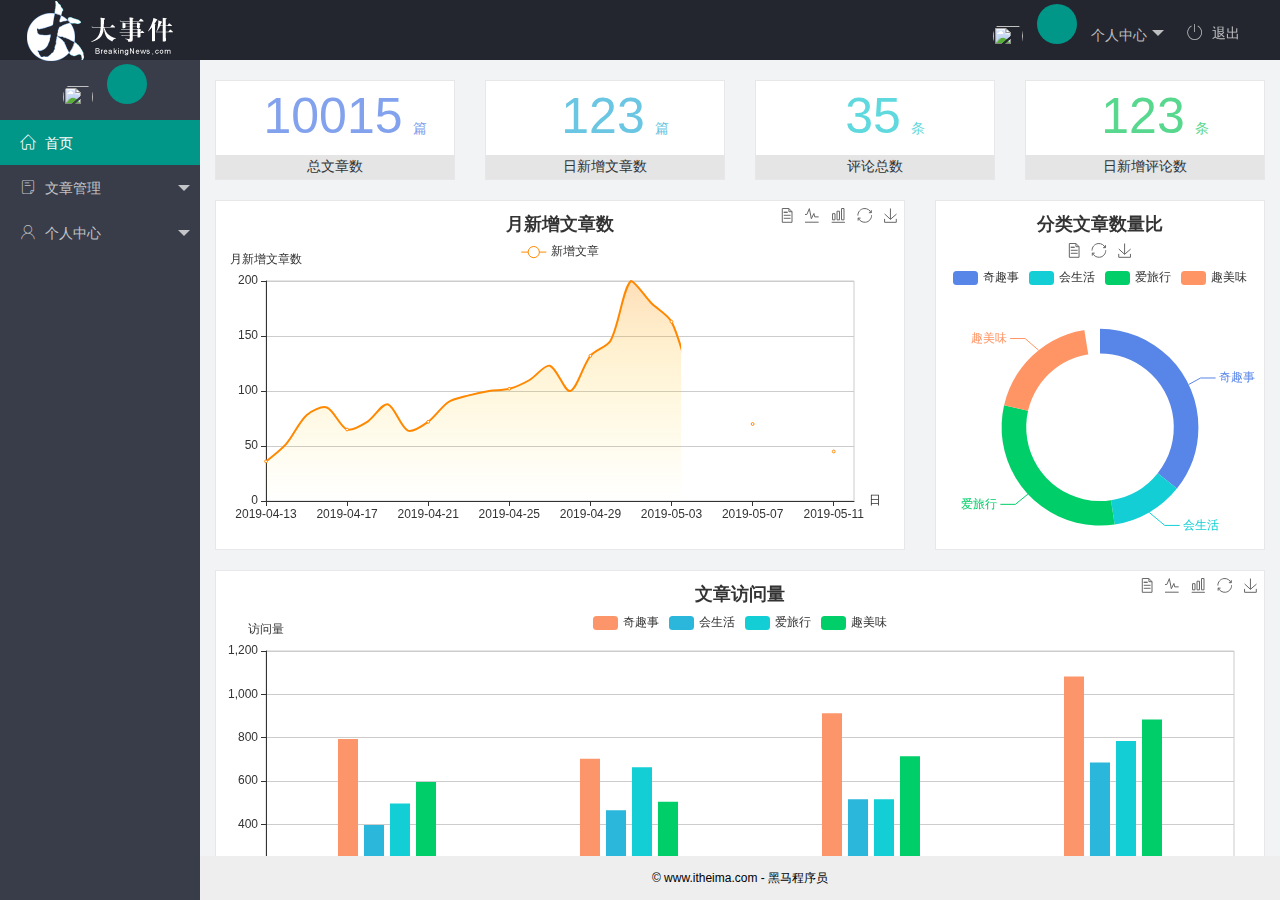
==== commit 0d8095b7: "完成了个人中心模块" ====
--- a/index.html
+++ b/index.html
@@ -25,9 +25,9 @@
                         个人中心
                     </a>
                     <dl class="layui-nav-child">
-                        <dd><a href="">基本资料</a></dd>
-                        <dd><a href="">更换头像</a></dd>
-                        <dd><a href="">重置密码</a></dd>
+                        <dd><a href="./user/user_info.html" target='fm'>基本资料</a></dd>
+                        <dd><a href="./user/user_avatar.html" target='fm'>更换头像</a></dd>
+                        <dd><a href="./user/user_psw.html"  target='fm'>重置密码</a></dd>
                     </dl>
                 </li>
                 <!-- //字体图标审判在a标签里面 -->
@@ -62,9 +62,9 @@
                     <li class="layui-nav-item">
                         <a class="" href="javascript:;"><span class="iconfont icon-user"></span>个人中心</a>
                         <dl class="layui-nav-child">
-                            <dd><a href="javascript:;"><i class="layui-icon layui-icon-app"></i>基本资料</a></dd>
-                            <dd><a href="javascript:;"><i class="layui-icon layui-icon-app"></i>更换头像</a></dd>
-                            <dd><a href="javascript:;"><i class="layui-icon layui-icon-app"></i>重置密码</a></dd>
+                            <dd><a href="./user/user_info.html" target='fm'><i class="layui-icon layui-icon-app"></i>基本资料</a></dd>
+                            <dd><a href="./user/user_avatar.html" target='fm'><i class="layui-icon layui-icon-app"></i>更换头像</a></dd>
+                            <dd><a href="./user/user_psw.html"  target='fm'><i class="layui-icon layui-icon-app"></i>重置密码</a></dd>
 
                         </dl>
                     </li>
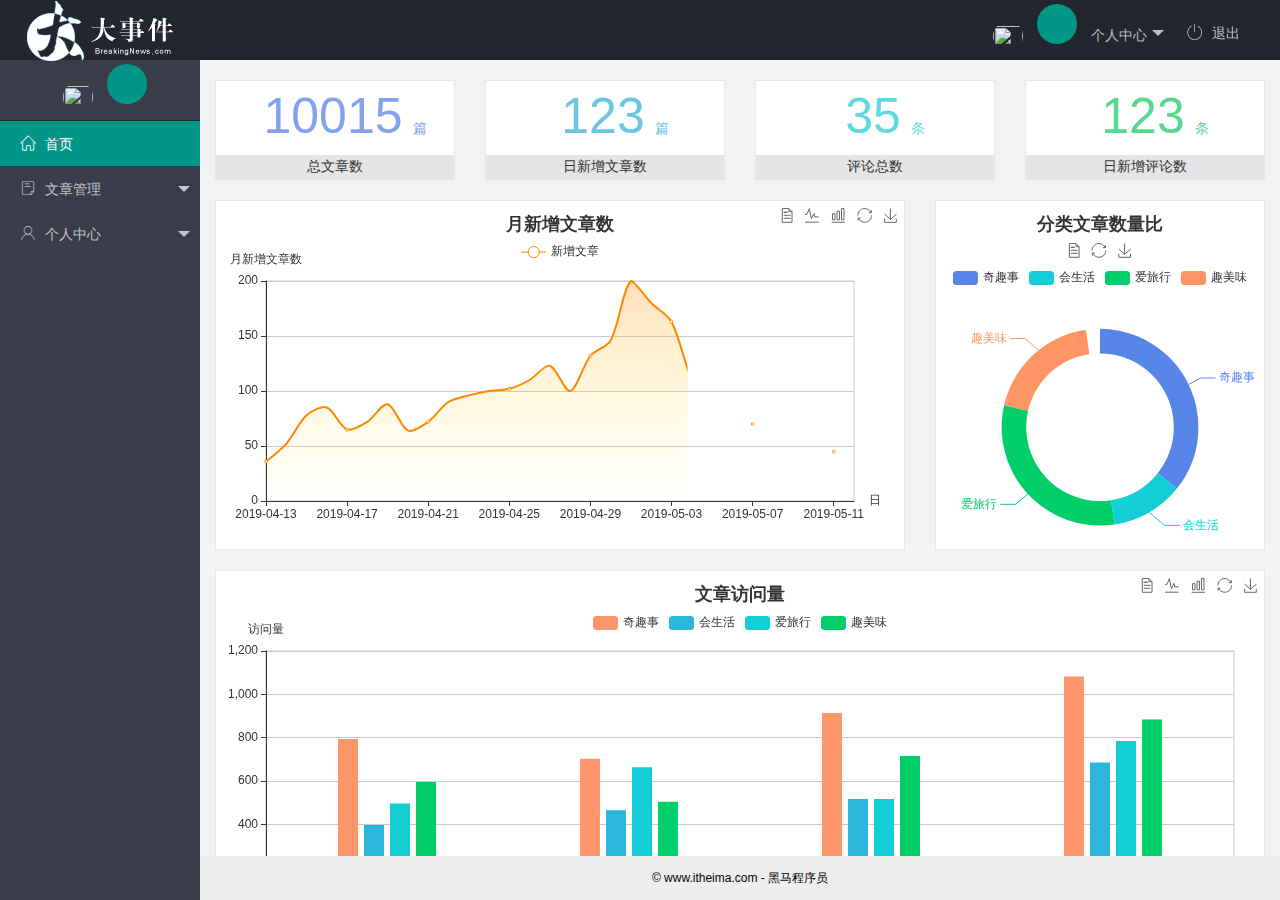
==== commit 6febaa1a: "完成文章管理相关功能的开发" ====
--- a/index.html
+++ b/index.html
@@ -30,7 +30,7 @@
                         <dd><a href="./user/user_psw.html"  target='fm'>重置密码</a></dd>
                     </dl>
                 </li>
-                <!-- //字体图标审判在a标签里面 -->
+                <!-- //字体图标span在a标签里面 -->
                 <li class="layui-nav-item"><a href="javascript:;" id='quit'><span class="iconfont icon-tuichu"></span>退出</a></li>
             </ul>
         </div>
@@ -53,9 +53,9 @@
                         <!-- //字体图标在a标签里面 -->
                         <a class="" href="javascript:;"><span class="iconfont icon-16"></span>文章管理</a>
                         <dl class="layui-nav-child">
-                            <dd><a href="javascript:;"><i class="layui-icon layui-icon-app"></i>文章类别</a></dd>
-                            <dd><a href="javascript:;"><i class="layui-icon layui-icon-app"></i>文章列表</a></dd>
-                            <dd><a href="javascript:;"><i class="layui-icon layui-icon-app"></i>发表文章</a></dd>
+                            <dd><a href="./article/art_class.html" target='fm'><i class="layui-icon layui-icon-app"></i>文章类别</a></dd>
+                            <dd><a href="./article/art_list.html" target='fm'><i class="layui-icon layui-icon-app"></i>文章列表</a></dd>
+                            <dd><a href="./article/art_publish.html" target='fm'><i class="layui-icon layui-icon-app"></i>发表文章</a></dd>
 
                         </dl>
                     </li>
--- a/assets/css/index.css
+++ b/assets/css/index.css
@@ -27,6 +27,7 @@
     line-height: 60px;
     text-align: center;
     font-size: 12px;
+    border-bottom: 1px solid #282b33;
 }
 /* 文字头像 */
 .text-avatar {
